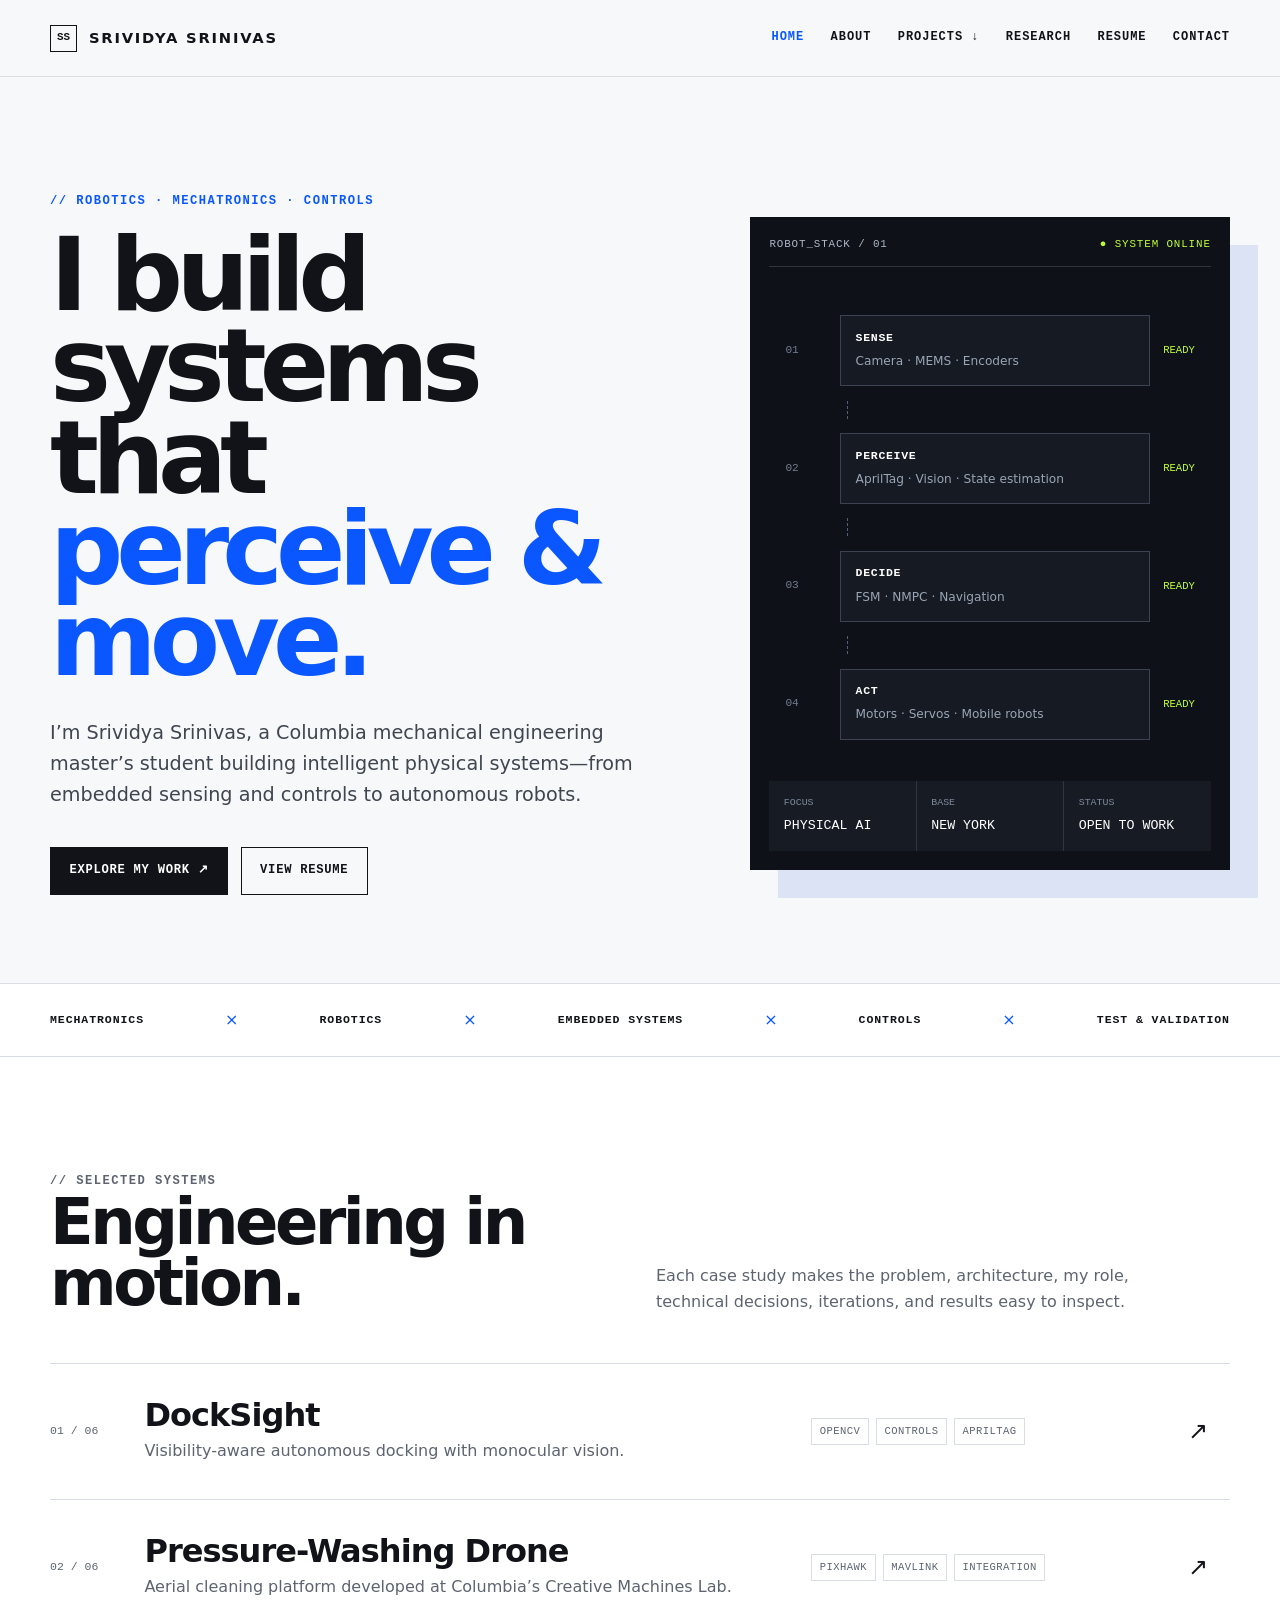
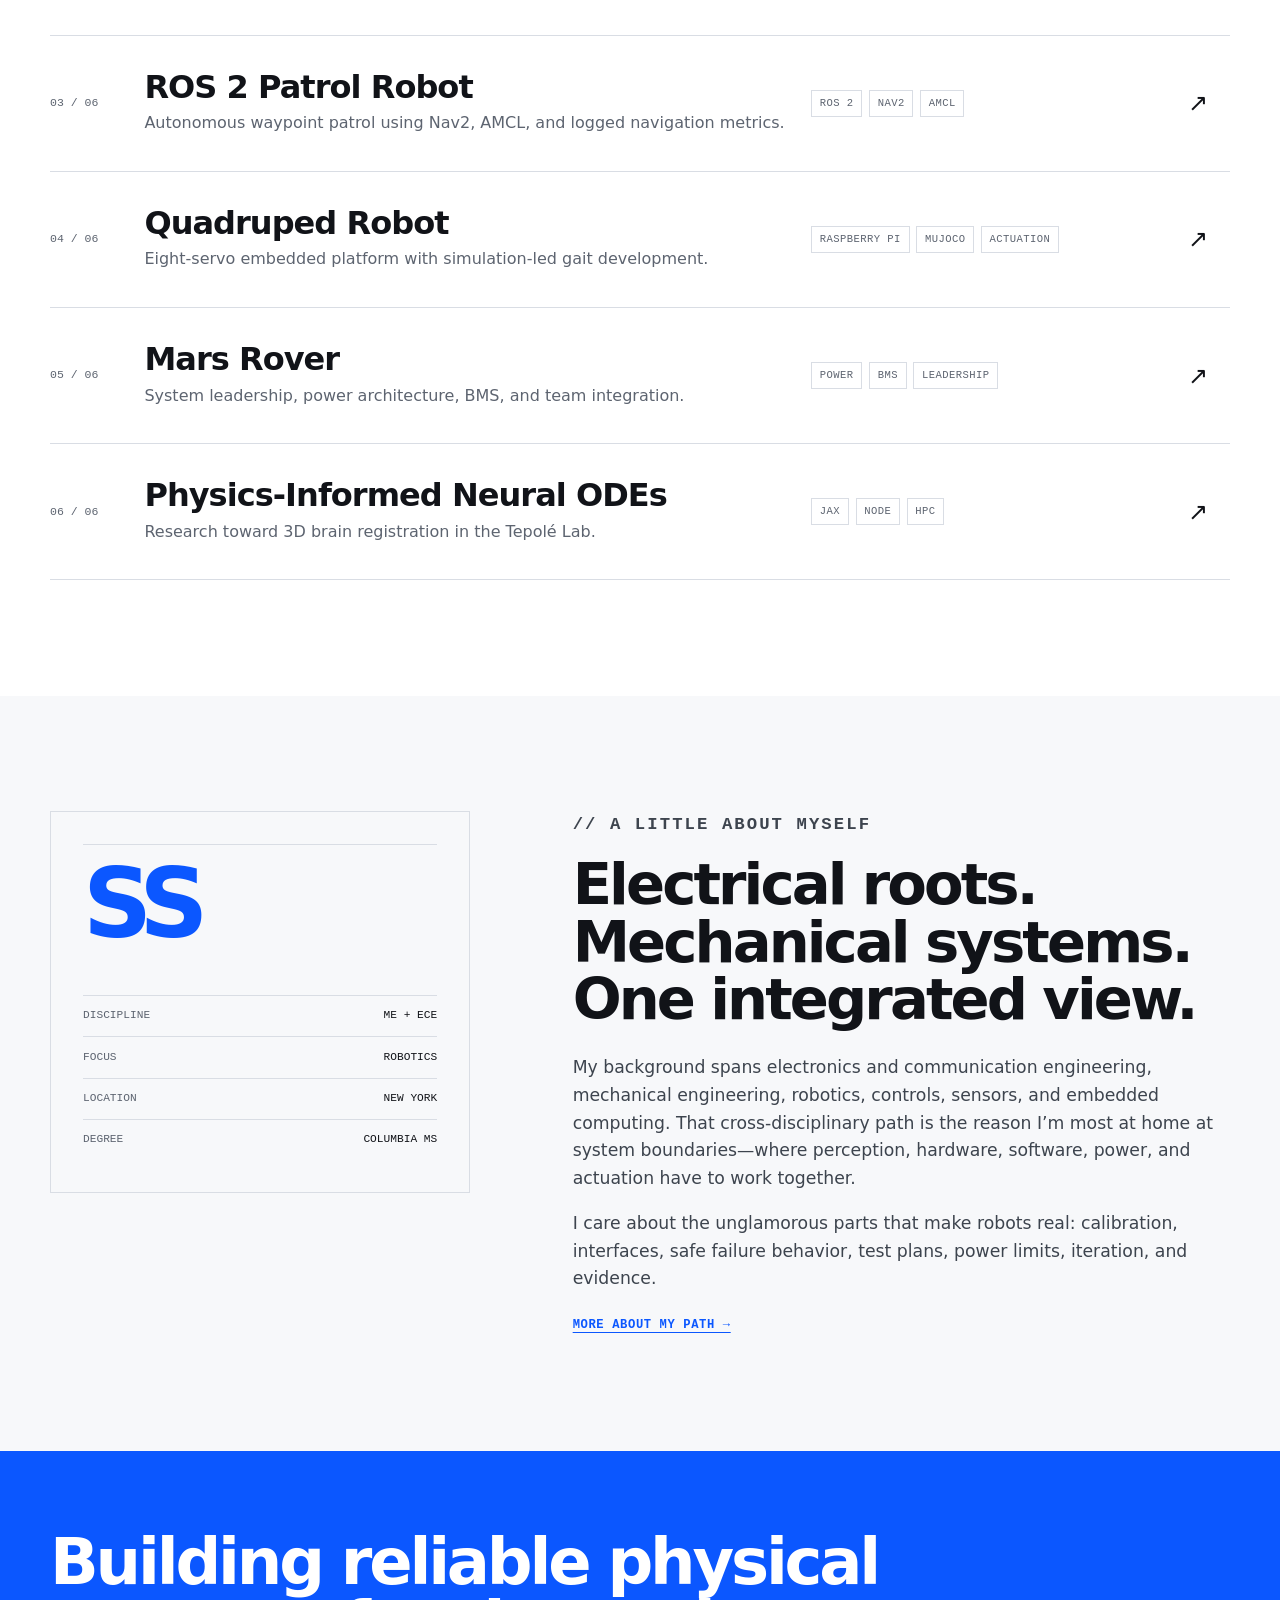
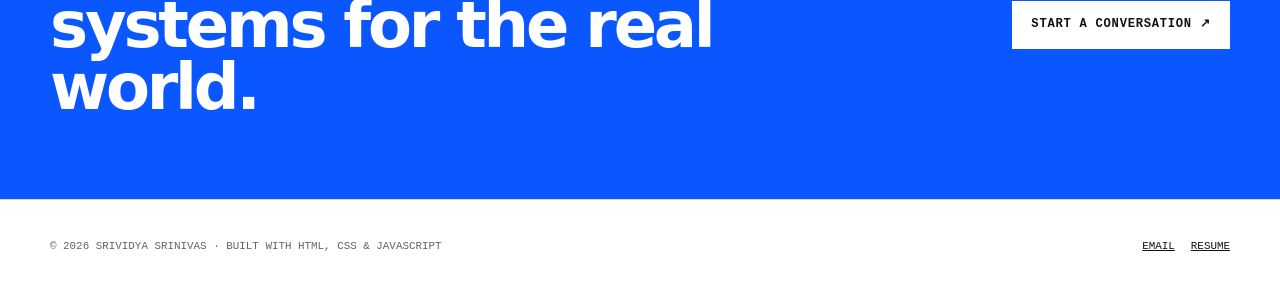
==== index.html @ baaaefcd "Initial robotics portfolio" ====
<!doctype html>
<html lang="en">
<head>
  <meta charset="utf-8">
  <meta name="viewport" content="width=device-width, initial-scale=1">
  <meta name="description" content="Srividya Srinivas builds robotic and mechatronic systems spanning sensing, controls, embedded hardware, autonomy, and system integration.">
  <title>Srividya Srinivas — Robotics & Mechatronics Engineer</title>
  <link rel="icon" type="image/svg+xml" href="data:image/svg+xml,%3Csvg xmlns='http://www.w3.org/2000/svg' viewBox='0 0 64 64'%3E%3Crect width='64' height='64' rx='6' fill='%230b57ff'/%3E%3Cpath d='M17 22h30v22H17zM25 16v6m14-6v6M23 31h4m10 0h4M25 38h14' stroke='white' stroke-width='4' fill='none' stroke-linecap='square'/%3E%3C/svg%3E">
  <link rel="stylesheet" href="assets/style.css">
</head>
<body>
  <a class="skip-link" href="#main">Skip to content</a>
  <header class="site-header">
    <div class="nav-shell">
      <a class="brand" href="index.html" aria-label="Srividya Srinivas home"><span class="brand-mark">SS</span> SRIVIDYA SRINIVAS</a>
      <button class="menu-toggle" type="button" aria-expanded="false" aria-controls="main-nav">MENU</button>
      <nav class="main-nav" id="main-nav" aria-label="Primary navigation">
        <a href="index.html" aria-current="page">Home</a>
        <a href="about.html">About</a>
        <div class="nav-group">
          <button class="nav-trigger" type="button" aria-expanded="false">Projects</button>
          <div class="dropdown">
            <a href="projects.html">All projects</a>
            <a href="projects/docksight.html">DockSight</a>
            <a href="projects/pressure-washing-drone.html">Pressure-washing drone</a>
            <a href="projects/ros2-patrol.html">ROS 2 patrol robot</a>
          </div>
        </div>
        <a href="research.html">Research</a>
        <a href="resume.html">Resume</a>
        <a href="contact.html">Contact</a>
      </nav>
    </div>
  </header>

  <main id="main">
    <section class="hero">
      <div class="shell hero-grid">
        <div>
          <p class="eyebrow">Robotics · Mechatronics · Controls</p>
          <h1>I build systems that <span>perceive & move.</span></h1>
          <p class="hero-copy">I’m Srividya Srinivas, a Columbia mechanical engineering master’s student building intelligent physical systems—from embedded sensing and controls to autonomous robots.</p>
          <div class="hero-actions">
            <a class="button" href="projects.html">Explore my work ↗</a>
            <a class="button secondary" href="resume.html">View resume</a>
          </div>
        </div>
        <div class="systems-console" aria-label="Robotics system pipeline">
          <div class="console-top"><span>ROBOT_STACK / 01</span><span class="live">SYSTEM ONLINE</span></div>
          <div class="pipeline">
            <div class="pipeline-step"><span class="step-index">01</span><div class="step-box"><strong>SENSE</strong><span>Camera · MEMS · Encoders</span></div><span class="step-status">READY</span></div>
            <div class="connector-line"></div>
            <div class="pipeline-step"><span class="step-index">02</span><div class="step-box"><strong>PERCEIVE</strong><span>AprilTag · Vision · State estimation</span></div><span class="step-status">READY</span></div>
            <div class="connector-line"></div>
            <div class="pipeline-step"><span class="step-index">03</span><div class="step-box"><strong>DECIDE</strong><span>FSM · NMPC · Navigation</span></div><span class="step-status">READY</span></div>
            <div class="connector-line"></div>
            <div class="pipeline-step"><span class="step-index">04</span><div class="step-box"><strong>ACT</strong><span>Motors · Servos · Mobile robots</span></div><span class="step-status">READY</span></div>
          </div>
          <div class="console-readout">
            <div class="readout"><span>Focus</span><strong>PHYSICAL AI</strong></div>
            <div class="readout"><span>Base</span><strong>NEW YORK</strong></div>
            <div class="readout"><span>Status</span><strong>OPEN TO WORK</strong></div>
          </div>
        </div>
      </div>
    </section>

    <div class="capability-strip" aria-label="Technical focus areas">
      <div class="shell capability-row">
        <span>Mechatronics</span><i>×</i><span>Robotics</span><i>×</i><span>Embedded Systems</span><i>×</i><span>Controls</span><i>×</i><span>Test & Validation</span>
      </div>
    </div>

    <section class="section white" id="work">
      <div class="shell">
        <div class="section-head">
          <div><p class="eyebrow">Selected systems</p><h2>Engineering in motion.</h2></div>
          <p>Each case study makes the problem, architecture, my role, technical decisions, iterations, and results easy to inspect.</p>
        </div>
        <div class="project-list">
          <a class="project-row" href="projects/docksight.html">
            <span class="project-no">01 / 06</span>
            <div><h3>DockSight</h3><p>Visibility-aware autonomous docking with monocular vision.</p></div>
            <div class="project-tags"><span class="tag">OpenCV</span><span class="tag">Controls</span><span class="tag">AprilTag</span></div>
            <span class="project-arrow">↗</span>
          </a>
          <a class="project-row" href="projects/pressure-washing-drone.html">
            <span class="project-no">02 / 06</span>
            <div><h3>Pressure-Washing Drone</h3><p>Aerial cleaning platform developed at Columbia’s Creative Machines Lab.</p></div>
            <div class="project-tags"><span class="tag">Pixhawk</span><span class="tag">MAVLink</span><span class="tag">Integration</span></div>
            <span class="project-arrow">↗</span>
          </a>
          <a class="project-row" href="projects/ros2-patrol.html">
            <span class="project-no">03 / 06</span>
            <div><h3>ROS 2 Patrol Robot</h3><p>Autonomous waypoint patrol using Nav2, AMCL, and logged navigation metrics.</p></div>
            <div class="project-tags"><span class="tag">ROS 2</span><span class="tag">Nav2</span><span class="tag">AMCL</span></div>
            <span class="project-arrow">↗</span>
          </a>
          <a class="project-row" href="projects.html#hardware">
            <span class="project-no">04 / 06</span>
            <div><h3>Quadruped Robot</h3><p>Eight-servo embedded platform with simulation-led gait development.</p></div>
            <div class="project-tags"><span class="tag">Raspberry Pi</span><span class="tag">MuJoCo</span><span class="tag">Actuation</span></div>
            <span class="project-arrow">↗</span>
          </a>
          <a class="project-row" href="projects.html#hardware">
            <span class="project-no">05 / 06</span>
            <div><h3>Mars Rover</h3><p>System leadership, power architecture, BMS, and team integration.</p></div>
            <div class="project-tags"><span class="tag">Power</span><span class="tag">BMS</span><span class="tag">Leadership</span></div>
            <span class="project-arrow">↗</span>
          </a>
          <a class="project-row" href="research.html">
            <span class="project-no">06 / 06</span>
            <div><h3>Physics-Informed Neural ODEs</h3><p>Research toward 3D brain registration in the Tepolé Lab.</p></div>
            <div class="project-tags"><span class="tag">JAX</span><span class="tag">NODE</span><span class="tag">HPC</span></div>
            <span class="project-arrow">↗</span>
          </a>
        </div>
      </div>
    </section>

    <section class="section">
      <div class="shell identity-grid">
        <aside class="identity-card">
          <div class="monogram">SS</div>
          <dl>
            <div><dt>DISCIPLINE</dt><dd>ME + ECE</dd></div>
            <div><dt>FOCUS</dt><dd>ROBOTICS</dd></div>
            <div><dt>LOCATION</dt><dd>NEW YORK</dd></div>
            <div><dt>DEGREE</dt><dd>COLUMBIA MS</dd></div>
          </dl>
        </aside>
        <div class="identity-copy">
          <p class="eyebrow">A little about myself</p>
          <h2>Electrical roots. Mechanical systems. One integrated view.</h2>
          <p>My background spans electronics and communication engineering, mechanical engineering, robotics, controls, sensors, and embedded computing. That cross-disciplinary path is the reason I’m most at home at system boundaries—where perception, hardware, software, power, and actuation have to work together.</p>
          <p>I care about the unglamorous parts that make robots real: calibration, interfaces, safe failure behavior, test plans, power limits, iteration, and evidence.</p>
          <a class="text-link" href="about.html">More about my path →</a>
        </div>
      </div>
    </section>

    <section class="signal-band">
      <div class="shell">
        <h2>Building reliable physical systems for the real world.</h2>
        <a class="button" href="contact.html">Start a conversation ↗</a>
      </div>
    </section>
  </main>

  <footer class="site-footer">
    <div class="shell footer-grid">
      <p>© <span data-year></span> SRIVIDYA SRINIVAS · BUILT WITH HTML, CSS & JAVASCRIPT</p>
      <div class="footer-links"><a href="mailto:ss7703@columbia.edu">Email</a><a href="resume.html">Resume</a></div>
    </div>
  </footer>
  <script src="assets/main.js"></script>
</body>
</html>
---- assets/style.css ----
:root {
  --ink: #111318;
  --muted: #5d6470;
  --paper: #f7f8fa;
  --white: #ffffff;
  --line: #d9dde4;
  --blue: #0b57ff;
  --blue-dark: #063ab5;
  --signal: #bfff36;
  --mono: "IBM Plex Mono", "SFMono-Regular", Consolas, monospace;
  --sans: Inter, ui-sans-serif, system-ui, -apple-system, BlinkMacSystemFont, "Segoe UI", sans-serif;
  --max: 1180px;
}

* { box-sizing: border-box; }
html { scroll-behavior: smooth; }
body {
  margin: 0;
  color: var(--ink);
  background: var(--paper);
  font-family: var(--sans);
  font-size: 16px;
  line-height: 1.6;
  -webkit-font-smoothing: antialiased;
}
a { color: inherit; }
button, input, textarea { font: inherit; }
img, video { display: block; max-width: 100%; }

.skip-link {
  position: fixed;
  z-index: 100;
  left: 1rem;
  top: -5rem;
  padding: .7rem 1rem;
  background: var(--ink);
  color: white;
}
.skip-link:focus { top: 1rem; }

.site-header {
  position: sticky;
  top: 0;
  z-index: 20;
  background: color-mix(in srgb, var(--paper) 92%, transparent);
  border-bottom: 1px solid var(--line);
  backdrop-filter: blur(16px);
}
.nav-shell {
  width: min(calc(100% - 40px), var(--max));
  min-height: 76px;
  margin: 0 auto;
  display: flex;
  align-items: center;
  justify-content: space-between;
  gap: 2rem;
}
.brand {
  display: inline-flex;
  align-items: center;
  gap: .75rem;
  font-size: .92rem;
  font-weight: 800;
  letter-spacing: .12em;
  text-decoration: none;
}
.brand-mark {
  width: 27px;
  height: 27px;
  display: grid;
  place-items: center;
  border: 1.5px solid var(--ink);
  font-family: var(--mono);
  font-size: .68rem;
  letter-spacing: 0;
}
.main-nav { display: flex; align-items: center; gap: 1.65rem; }
.main-nav a, .nav-trigger {
  padding: .4rem 0;
  border: 0;
  background: transparent;
  color: var(--ink);
  font-family: var(--mono);
  font-size: .75rem;
  font-weight: 600;
  letter-spacing: .08em;
  text-decoration: none;
  text-transform: uppercase;
  cursor: pointer;
}
.main-nav a:hover, .main-nav a[aria-current="page"], .nav-trigger:hover { color: var(--blue); }
.nav-group { position: relative; }
.nav-trigger::after { content: " ↓"; }
.dropdown {
  position: absolute;
  top: calc(100% + 14px);
  right: 0;
  width: 300px;
  padding: .7rem;
  background: var(--white);
  border: 1px solid var(--line);
  box-shadow: 0 20px 55px rgba(20, 30, 50, .12);
  display: grid;
  visibility: hidden;
  opacity: 0;
  transform: translateY(-6px);
  transition: .18s ease;
}
.nav-group:hover .dropdown,
.nav-group:focus-within .dropdown,
.nav-group.is-open .dropdown { visibility: visible; opacity: 1; transform: translateY(0); }
.dropdown a { padding: .65rem .75rem; }
.dropdown a:hover { background: var(--paper); }
.menu-toggle { display: none; border: 0; background: none; font-family: var(--mono); font-size: .78rem; }

.shell { width: min(calc(100% - 40px), var(--max)); margin: 0 auto; }
.eyebrow {
  margin: 0 0 1.1rem;
  color: var(--blue);
  font-family: var(--mono);
  font-size: .76rem;
  font-weight: 700;
  letter-spacing: .12em;
  text-transform: uppercase;
}
.eyebrow::before { content: "// "; }
.hero { padding: clamp(4.5rem, 9vw, 8.5rem) 0 5.5rem; }
.hero-grid { display: grid; grid-template-columns: 1.12fr .88fr; gap: clamp(3rem, 7vw, 7rem); align-items: center; }
.hero h1 {
  max-width: 780px;
  margin: 0;
  font-size: clamp(3.6rem, 8vw, 7.4rem);
  line-height: .89;
  letter-spacing: -.068em;
}
.hero h1 span { display: block; color: var(--blue); }
.hero-copy {
  max-width: 690px;
  margin: 2rem 0 0;
  color: #3f4650;
  font-size: clamp(1.05rem, 1.5vw, 1.28rem);
  line-height: 1.62;
}
.hero-actions { display: flex; flex-wrap: wrap; gap: .8rem; margin-top: 2.3rem; }
.button {
  display: inline-flex;
  align-items: center;
  justify-content: center;
  min-height: 48px;
  padding: .72rem 1.15rem;
  border: 1px solid var(--ink);
  background: var(--ink);
  color: white;
  font-family: var(--mono);
  font-size: .76rem;
  font-weight: 700;
  letter-spacing: .06em;
  text-decoration: none;
  text-transform: uppercase;
  transition: .18s ease;
}
.button:hover { background: var(--blue); border-color: var(--blue); transform: translateY(-2px); }
.button.secondary { background: transparent; color: var(--ink); }
.button.secondary:hover { background: var(--white); border-color: var(--ink); }

.systems-console {
  position: relative;
  min-height: 470px;
  padding: 1.2rem;
  overflow: hidden;
  background: #0e1117;
  color: white;
  box-shadow: 28px 28px 0 #dbe3f5;
}
.console-top { display: flex; justify-content: space-between; padding-bottom: .8rem; border-bottom: 1px solid #2e3440; color: #aeb7c7; font-family: var(--mono); font-size: .68rem; letter-spacing: .08em; }
.live { color: var(--signal); }
.live::before { content: "● "; }
.pipeline { padding: 3rem 1rem 1.4rem; display: grid; gap: .9rem; }
.pipeline-step { display: grid; grid-template-columns: 42px 1fr auto; align-items: center; gap: .8rem; }
.step-index { color: #727c8f; font-family: var(--mono); font-size: .7rem; }
.step-box { padding: .78rem .9rem; border: 1px solid #3b4352; background: #151a23; }
.step-box strong { display: block; font-family: var(--mono); font-size: .72rem; letter-spacing: .06em; }
.step-box span { color: #9aa5b5; font-size: .76rem; }
.step-status { color: var(--signal); font-family: var(--mono); font-size: .66rem; }
.connector-line { height: 18px; margin-left: 62px; border-left: 1px dashed #536078; }
.console-readout { display: grid; grid-template-columns: repeat(3, 1fr); gap: 1px; margin-top: 1.2rem; background: #303744; }
.readout { padding: .9rem; background: #171c24; }
.readout span { display: block; color: #7f8a9d; font-family: var(--mono); font-size: .62rem; text-transform: uppercase; }
.readout strong { display: block; margin-top: .25rem; font-family: var(--mono); font-size: .83rem; font-weight: 500; }

.capability-strip { border-top: 1px solid var(--line); border-bottom: 1px solid var(--line); background: var(--white); }
.capability-row { min-height: 72px; display: flex; align-items: center; justify-content: space-between; gap: 1rem; overflow: hidden; }
.capability-row span { white-space: nowrap; font-family: var(--mono); font-size: .72rem; font-weight: 700; letter-spacing: .08em; text-transform: uppercase; }
.capability-row i { color: var(--blue); font-style: normal; }

.section { padding: clamp(5rem, 9vw, 8rem) 0; }
.section.white { background: var(--white); }
.section-head { display: grid; grid-template-columns: 1fr 1fr; gap: 2rem; align-items: end; margin-bottom: 3rem; }
.section-head h2, .page-title {
  margin: 0;
  font-size: clamp(2.65rem, 5vw, 5.1rem);
  line-height: .96;
  letter-spacing: -.055em;
}
.section-head p { max-width: 530px; margin: 0; color: var(--muted); }

.project-list { border-top: 1px solid var(--line); }
.project-row {
  display: grid;
  grid-template-columns: 72px minmax(0, 1fr) minmax(270px, .55fr) 42px;
  gap: 1.4rem;
  align-items: center;
  padding: 2.2rem 0;
  border-bottom: 1px solid var(--line);
  text-decoration: none;
  transition: .18s ease;
}
.project-row:hover { padding-left: 1rem; color: var(--blue); }
.project-no { font-family: var(--mono); color: var(--muted); font-size: .72rem; }
.project-row h3 { margin: 0 0 .35rem; font-size: clamp(1.35rem, 2.5vw, 2.2rem); line-height: 1.05; letter-spacing: -.03em; }
.project-row p { margin: 0; color: var(--muted); }
.project-tags { display: flex; flex-wrap: wrap; gap: .42rem; }
.tag { padding: .25rem .48rem; border: 1px solid var(--line); color: var(--muted); font-family: var(--mono); font-size: .66rem; letter-spacing: .04em; text-transform: uppercase; }
.project-arrow { font-size: 1.5rem; }

.identity-grid { display: grid; grid-template-columns: .78fr 1.22fr; gap: clamp(3rem, 8vw, 8rem); align-items: start; }
.identity-card { position: sticky; top: 110px; padding: 2rem; border: 1px solid var(--line); background: var(--paper); }
.identity-card .monogram { font-size: 6rem; line-height: 1; font-weight: 850; letter-spacing: -.09em; color: var(--blue); }
.identity-card dl { margin: 2rem 0 0; }
.identity-card div { display: flex; justify-content: space-between; gap: 1rem; padding: .7rem 0; border-top: 1px solid var(--line); }
.identity-card dt, .identity-card dd { margin: 0; font-family: var(--mono); font-size: .7rem; }
.identity-card dt { color: var(--muted); }
.identity-copy h2 { margin: 0 0 1.6rem; font-size: clamp(2.4rem, 4.5vw, 4.6rem); line-height: 1; letter-spacing: -.05em; }
.identity-copy p { max-width: 690px; font-size: 1.08rem; color: #3d444e; }
.text-link { color: var(--blue); font-family: var(--mono); font-size: .76rem; font-weight: 700; letter-spacing: .05em; text-transform: uppercase; text-decoration-thickness: 1px; text-underline-offset: 4px; }

.signal-band { padding: 5rem 0; background: var(--blue); color: white; }
.signal-band .shell { display: grid; grid-template-columns: 1fr auto; gap: 2rem; align-items: center; }
.signal-band h2 { margin: 0; max-width: 840px; font-size: clamp(2.4rem, 5vw, 4.8rem); line-height: .98; letter-spacing: -.05em; }
.signal-band .button { background: white; color: var(--ink); border-color: white; }

.site-footer { padding: 2.4rem 0; border-top: 1px solid var(--line); background: var(--white); }
.footer-grid { display: flex; align-items: center; justify-content: space-between; gap: 1rem; }
.footer-grid p { margin: 0; color: var(--muted); font-family: var(--mono); font-size: .68rem; }
.footer-links { display: flex; gap: 1rem; }
.footer-links a { font-family: var(--mono); font-size: .68rem; text-transform: uppercase; }

.page-hero { padding: clamp(4.5rem, 9vw, 8rem) 0 4rem; border-bottom: 1px solid var(--line); }
.page-hero-grid { display: grid; grid-template-columns: 1.2fr .8fr; gap: 4rem; align-items: end; }
.page-hero p { max-width: 560px; margin: 0; color: var(--muted); font-size: 1.12rem; }
.breadcrumb { margin-bottom: 2rem; font-family: var(--mono); font-size: .72rem; color: var(--muted); text-transform: uppercase; }
.breadcrumb a { text-underline-offset: 3px; }

.project-hero { padding: clamp(3.5rem, 7vw, 6.5rem) 0 0; }
.project-hero h1 { max-width: 940px; margin: 0; font-size: clamp(3rem, 7vw, 6.8rem); line-height: .91; letter-spacing: -.065em; }
.project-hero h1 span { color: var(--blue); }
.project-lede { max-width: 770px; margin: 2rem 0 3rem; color: #424954; font-size: 1.2rem; }
.project-meta { display: grid; grid-template-columns: repeat(4, 1fr); border-top: 1px solid var(--line); border-bottom: 1px solid var(--line); }
.meta-cell { min-height: 118px; padding: 1.4rem 1.2rem 1.2rem 0; border-right: 1px solid var(--line); }
.meta-cell + .meta-cell { padding-left: 1.2rem; }
.meta-cell:last-child { border-right: 0; }
.meta-cell span { display: block; color: var(--muted); font-family: var(--mono); font-size: .65rem; letter-spacing: .08em; text-transform: uppercase; }
.meta-cell strong { display: block; margin-top: .55rem; font-size: .94rem; line-height: 1.35; }
.project-visual { margin-top: 3rem; padding: clamp(2rem, 5vw, 5rem); background: #0f1218; color: white; overflow: hidden; }
.architecture { display: grid; grid-template-columns: minmax(0, 1fr) auto minmax(0, 1fr) auto minmax(0, 1fr) auto minmax(0, 1fr); gap: 1.2rem; align-items: center; }
.architecture .node { min-height: 126px; padding: 1rem; border: 1px solid #3d4658; display: flex; flex-direction: column; justify-content: space-between; }
.architecture .node small { color: var(--signal); font-family: var(--mono); font-size: .62rem; }
.architecture .node strong { font-size: 1rem; }
.architecture .node p { margin: .4rem 0 0; color: #9ea9b9; font-size: .76rem; }
.architecture .arrow { color: var(--signal); font-size: 1.4rem; text-align: center; }

.case-layout { display: grid; grid-template-columns: 260px minmax(0, 1fr); gap: clamp(3rem, 8vw, 8rem); }
.case-nav { position: sticky; top: 112px; align-self: start; display: grid; gap: .65rem; }
.case-nav a { color: var(--muted); font-family: var(--mono); font-size: .7rem; text-transform: uppercase; text-decoration: none; }
.case-nav a:hover { color: var(--blue); }
.case-content section { scroll-margin-top: 110px; padding: 0 0 4rem; }
.case-content h2 { margin: 0 0 1.2rem; font-size: clamp(2rem, 3.5vw, 3.4rem); line-height: 1; letter-spacing: -.045em; }
.case-content h3 { margin: 2rem 0 .65rem; font-size: 1.18rem; }
.case-content p { max-width: 760px; color: #464d57; }
.fact-grid { display: grid; grid-template-columns: repeat(2, 1fr); gap: 1px; margin: 2rem 0; background: var(--line); border: 1px solid var(--line); }
.fact { padding: 1.4rem; background: var(--white); }
.fact span { display: block; color: var(--muted); font-family: var(--mono); font-size: .66rem; text-transform: uppercase; }
.fact strong { display: block; margin-top: .35rem; font-size: 1.05rem; }
.callout { margin: 2rem 0; padding: 1.4rem 1.5rem; border-left: 4px solid var(--blue); background: #eef3ff; }
.callout strong { display: block; margin-bottom: .25rem; font-family: var(--mono); font-size: .72rem; text-transform: uppercase; }
.timeline { margin: 2rem 0; border-top: 1px solid var(--line); }
.timeline-item { display: grid; grid-template-columns: 120px 1fr; gap: 1.2rem; padding: 1.3rem 0; border-bottom: 1px solid var(--line); }
.timeline-item > span { color: var(--blue); font-family: var(--mono); font-size: .72rem; text-transform: uppercase; }
.timeline-item p { margin: 0; }

.cards { display: grid; grid-template-columns: repeat(3, 1fr); gap: 1rem; }
.card { min-height: 260px; padding: 1.5rem; border: 1px solid var(--line); background: var(--white); display: flex; flex-direction: column; justify-content: space-between; text-decoration: none; transition: .18s ease; }
.card:hover { border-color: var(--blue); transform: translateY(-4px); }
.card small { color: var(--blue); font-family: var(--mono); font-size: .67rem; text-transform: uppercase; }
.card h3 { margin: 1.2rem 0 .6rem; font-size: 1.45rem; line-height: 1.1; }
.card p { margin: 0; color: var(--muted); }
.card .card-arrow { margin-top: 2rem; font-size: 1.4rem; }

.resume-section { display: grid; grid-template-columns: 220px 1fr; gap: 3rem; padding: 2.7rem 0; border-top: 1px solid var(--line); }
.resume-section h2 { margin: 0; font-family: var(--mono); font-size: .78rem; color: var(--blue); text-transform: uppercase; letter-spacing: .08em; }
.resume-item + .resume-item { margin-top: 2rem; }
.resume-item h3 { margin: 0; font-size: 1.25rem; }
.resume-item p { margin: .35rem 0 0; color: var(--muted); }
.skill-cloud { display: flex; flex-wrap: wrap; gap: .55rem; }
.skill-cloud span { padding: .42rem .65rem; border: 1px solid var(--line); background: var(--white); font-family: var(--mono); font-size: .7rem; }

.contact-grid { display: grid; grid-template-columns: 1fr 1fr; gap: 1px; background: var(--line); border: 1px solid var(--line); }
.contact-block { min-height: 230px; padding: 2rem; background: var(--white); }
.contact-block span { color: var(--blue); font-family: var(--mono); font-size: .68rem; text-transform: uppercase; }
.contact-block h2 { margin: 1.2rem 0 .6rem; font-size: 1.7rem; }
.contact-block a { text-underline-offset: 4px; }

@media (max-width: 900px) {
  .menu-toggle { display: block; }
  .main-nav {
    position: fixed;
    inset: 76px 0 auto;
    padding: 1.2rem 20px 1.8rem;
    background: var(--paper);
    border-bottom: 1px solid var(--line);
    display: none;
    align-items: stretch;
    flex-direction: column;
    gap: .5rem;
  }
  .main-nav.is-open { display: flex; }
  .main-nav a, .nav-trigger { width: 100%; padding: .7rem 0; text-align: left; }
  .dropdown { position: static; width: 100%; margin-top: .3rem; box-shadow: none; display: none; opacity: 1; visibility: visible; transform: none; }
  .nav-group.is-open .dropdown { display: grid; }
  .nav-group:hover .dropdown:not(:focus-within) { display: none; }
  .hero-grid, .section-head, .identity-grid, .page-hero-grid, .signal-band .shell, .contact-grid { grid-template-columns: 1fr; }
  .systems-console { min-height: 420px; box-shadow: 14px 14px 0 #dbe3f5; }
  .project-row { grid-template-columns: 46px 1fr 30px; }
  .project-tags { grid-column: 2; }
  .identity-card { position: static; }
  .project-meta { grid-template-columns: repeat(2, 1fr); }
  .meta-cell:nth-child(2) { border-right: 0; }
  .meta-cell:nth-child(-n+2) { border-bottom: 1px solid var(--line); }
  .architecture { grid-template-columns: 1fr; }
  .architecture .arrow { transform: rotate(90deg); }
  .case-layout { grid-template-columns: 1fr; }
  .case-nav { position: static; grid-template-columns: repeat(2, 1fr); padding-bottom: 1.4rem; border-bottom: 1px solid var(--line); }
  .cards { grid-template-columns: repeat(2, 1fr); }
}

@media (max-width: 620px) {
  .nav-shell, .shell { width: min(calc(100% - 28px), var(--max)); }
  .brand { font-size: .8rem; }
  .hero { padding-top: 3.6rem; }
  .hero h1 { font-size: clamp(3.2rem, 16vw, 5rem); }
  .capability-row { justify-content: flex-start; gap: 1.4rem; }
  .capability-row span:nth-of-type(n+4), .capability-row i:nth-of-type(n+4) { display: none; }
  .project-row { grid-template-columns: 38px 1fr 26px; gap: .7rem; }
  .project-row:hover { padding-left: 0; }
  .project-tags { display: none; }
  .project-meta, .fact-grid, .cards { grid-template-columns: 1fr; }
  .meta-cell, .meta-cell + .meta-cell { min-height: auto; padding: 1rem 0; border-right: 0; border-bottom: 1px solid var(--line); }
  .console-readout { grid-template-columns: 1fr; }
  .readout { display: flex; justify-content: space-between; gap: 1rem; }
  .timeline-item, .resume-section { grid-template-columns: 1fr; gap: .5rem; }
  .footer-grid { align-items: flex-start; flex-direction: column; }
}

@media (prefers-reduced-motion: reduce) {
  *, *::before, *::after { scroll-behavior: auto !important; transition: none !important; }
}

@media print {
  .site-header, .site-footer, .button { display: none !important; }
  body { background: white; }
  .page-hero { padding: 1rem 0 2rem; }
  .section { padding: 2rem 0; }
}
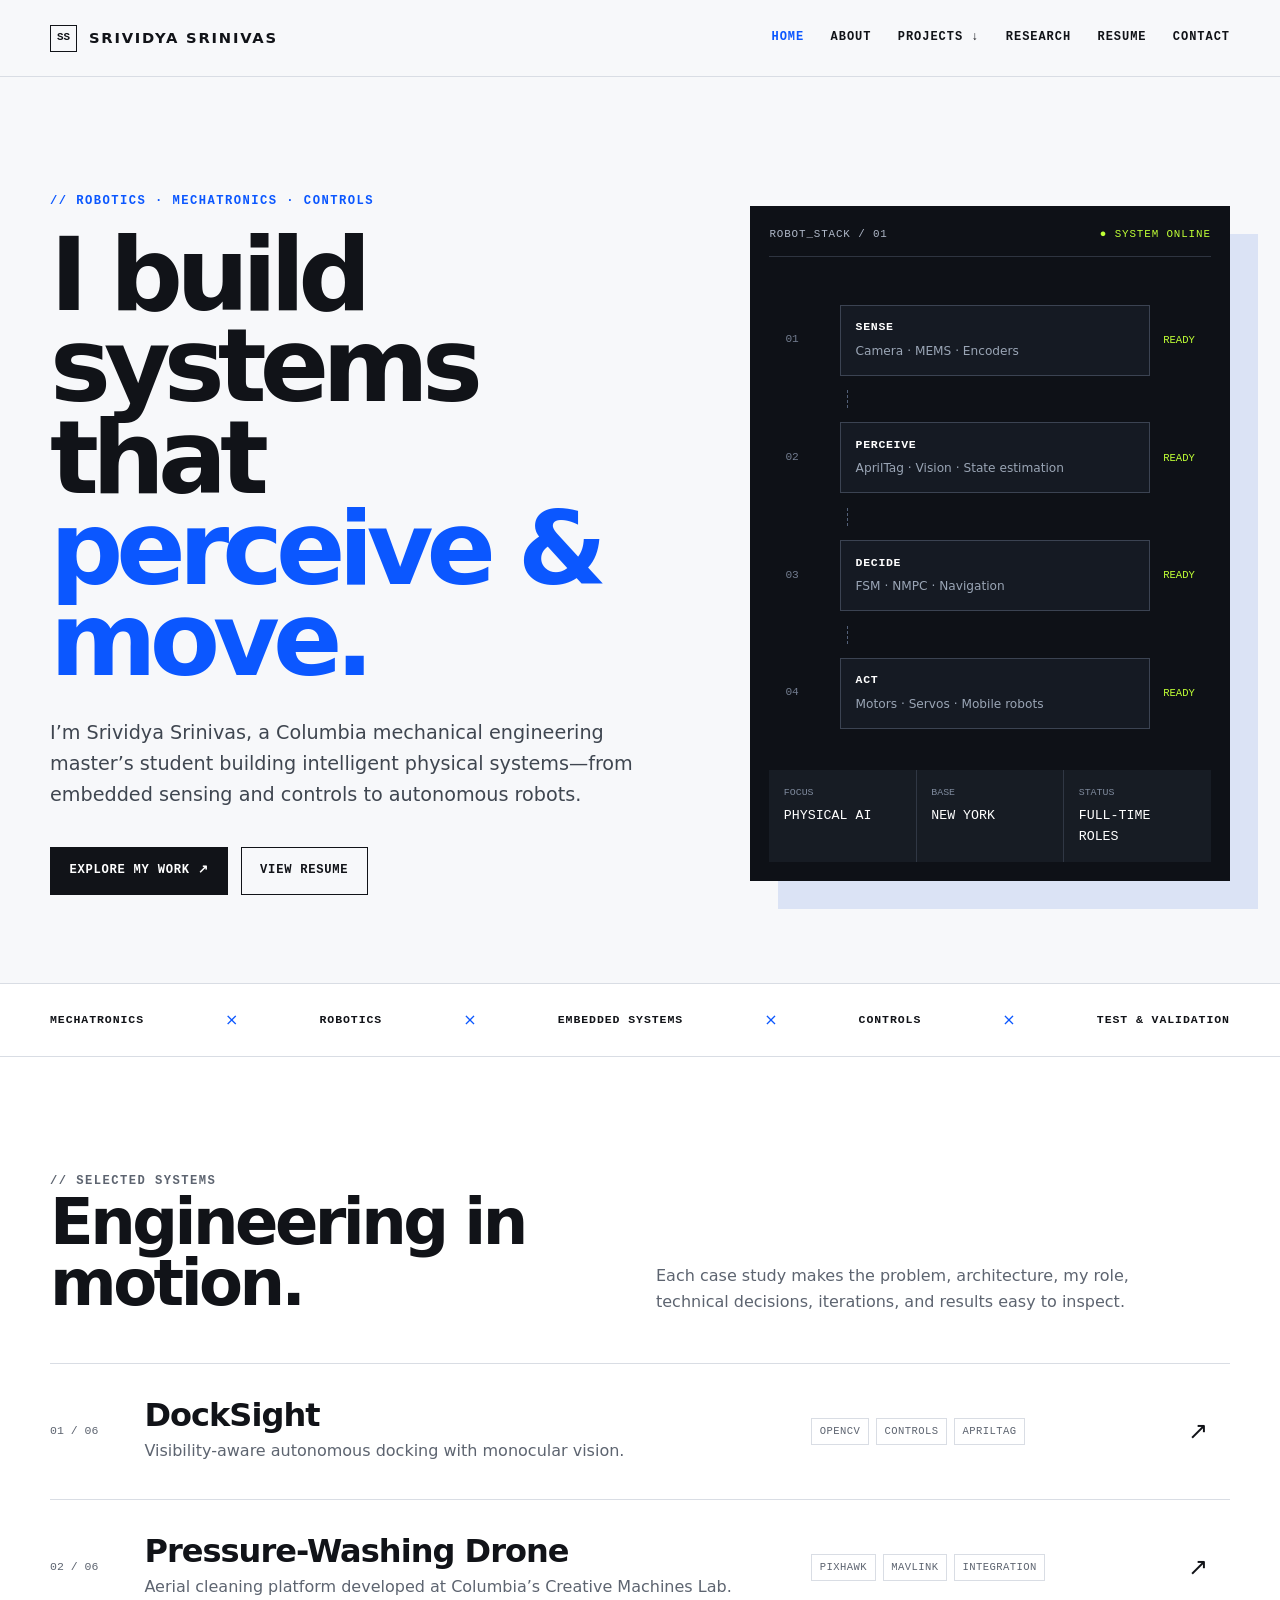
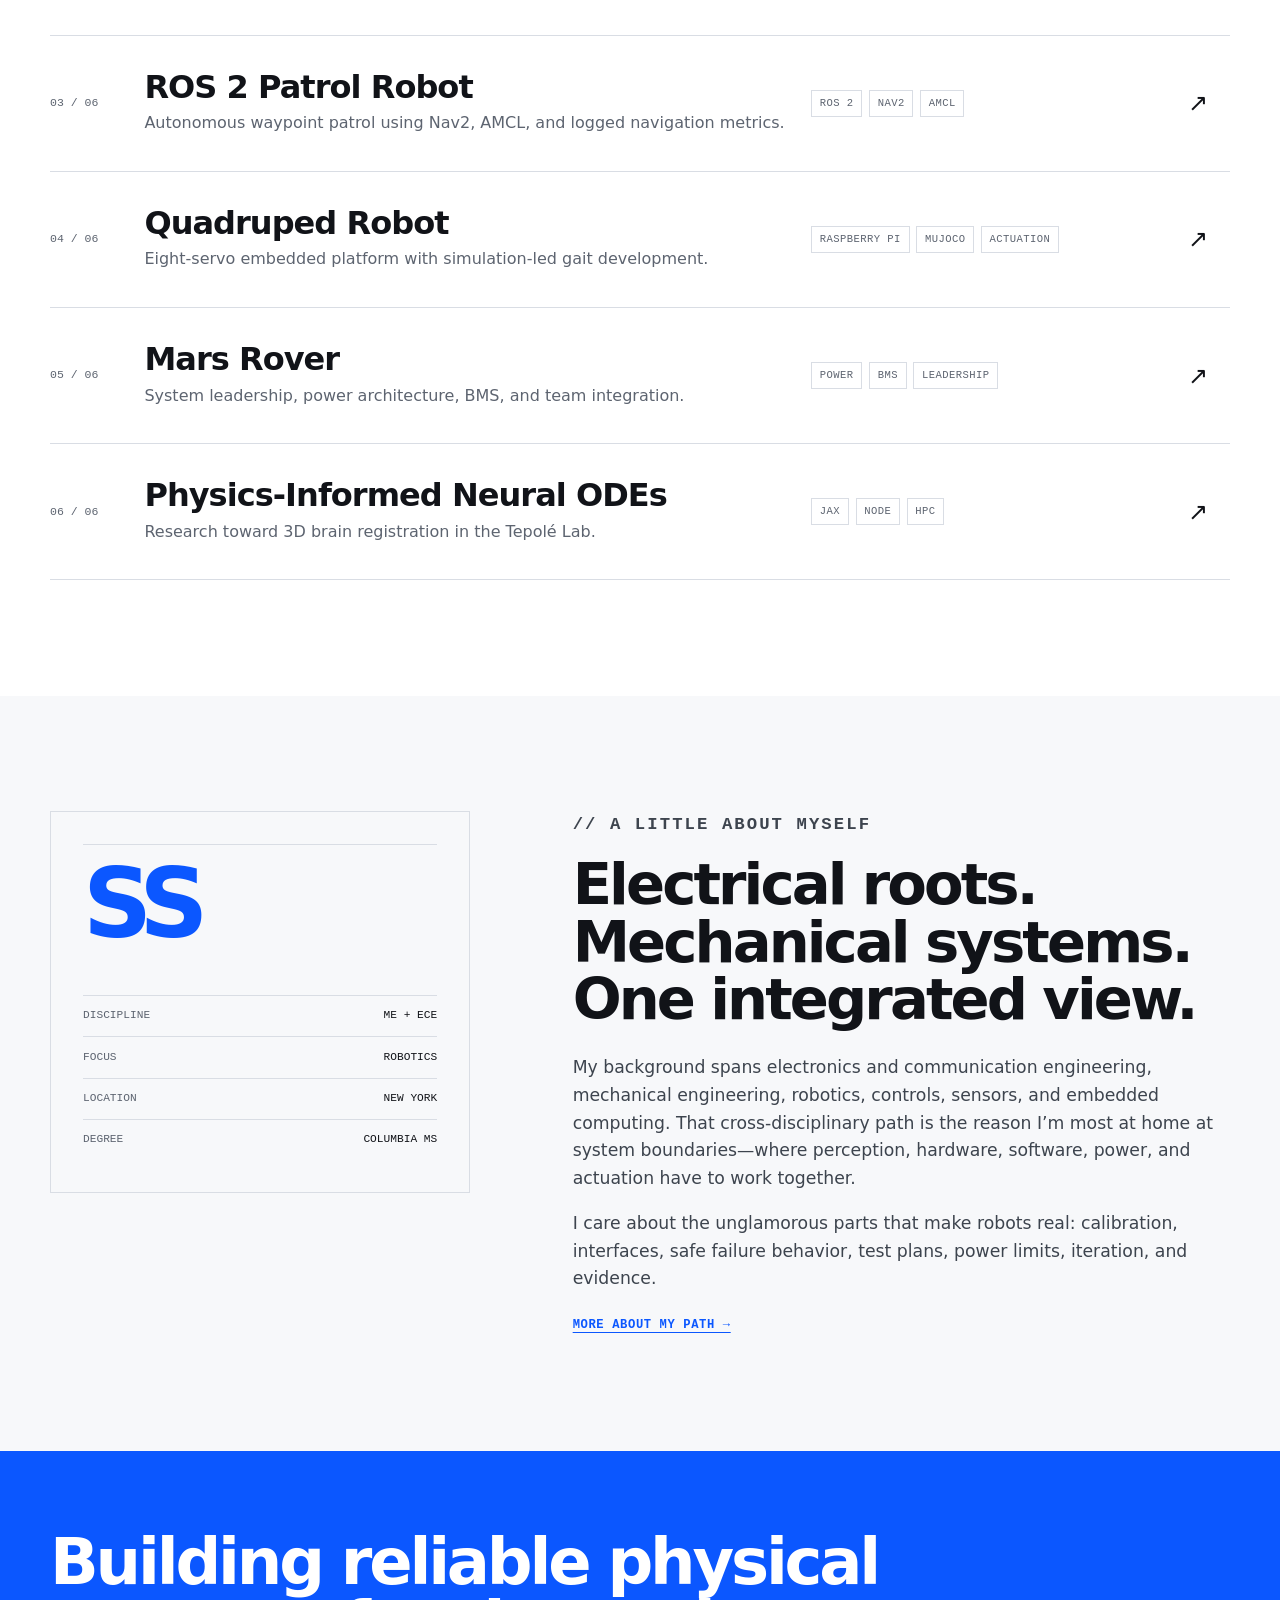
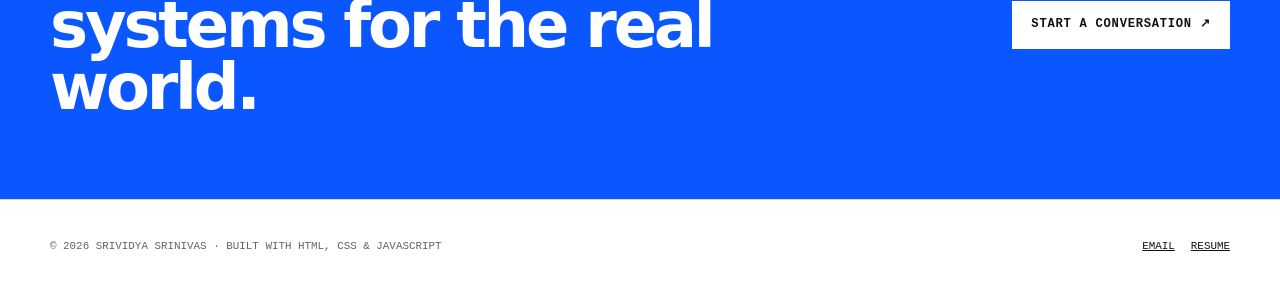
==== commit c253d70d: "Update index.html Refine homepage availability" ====
--- a/index.html
+++ b/index.html
@@ -59,7 +59,7 @@
           <div class="console-readout">
             <div class="readout"><span>Focus</span><strong>PHYSICAL AI</strong></div>
             <div class="readout"><span>Base</span><strong>NEW YORK</strong></div>
-            <div class="readout"><span>Status</span><strong>OPEN TO WORK</strong></div>
+            <div class="readout"><span>Status</span><strong>FULL-TIME ROLES</strong></div>
           </div>
         </div>
       </div>
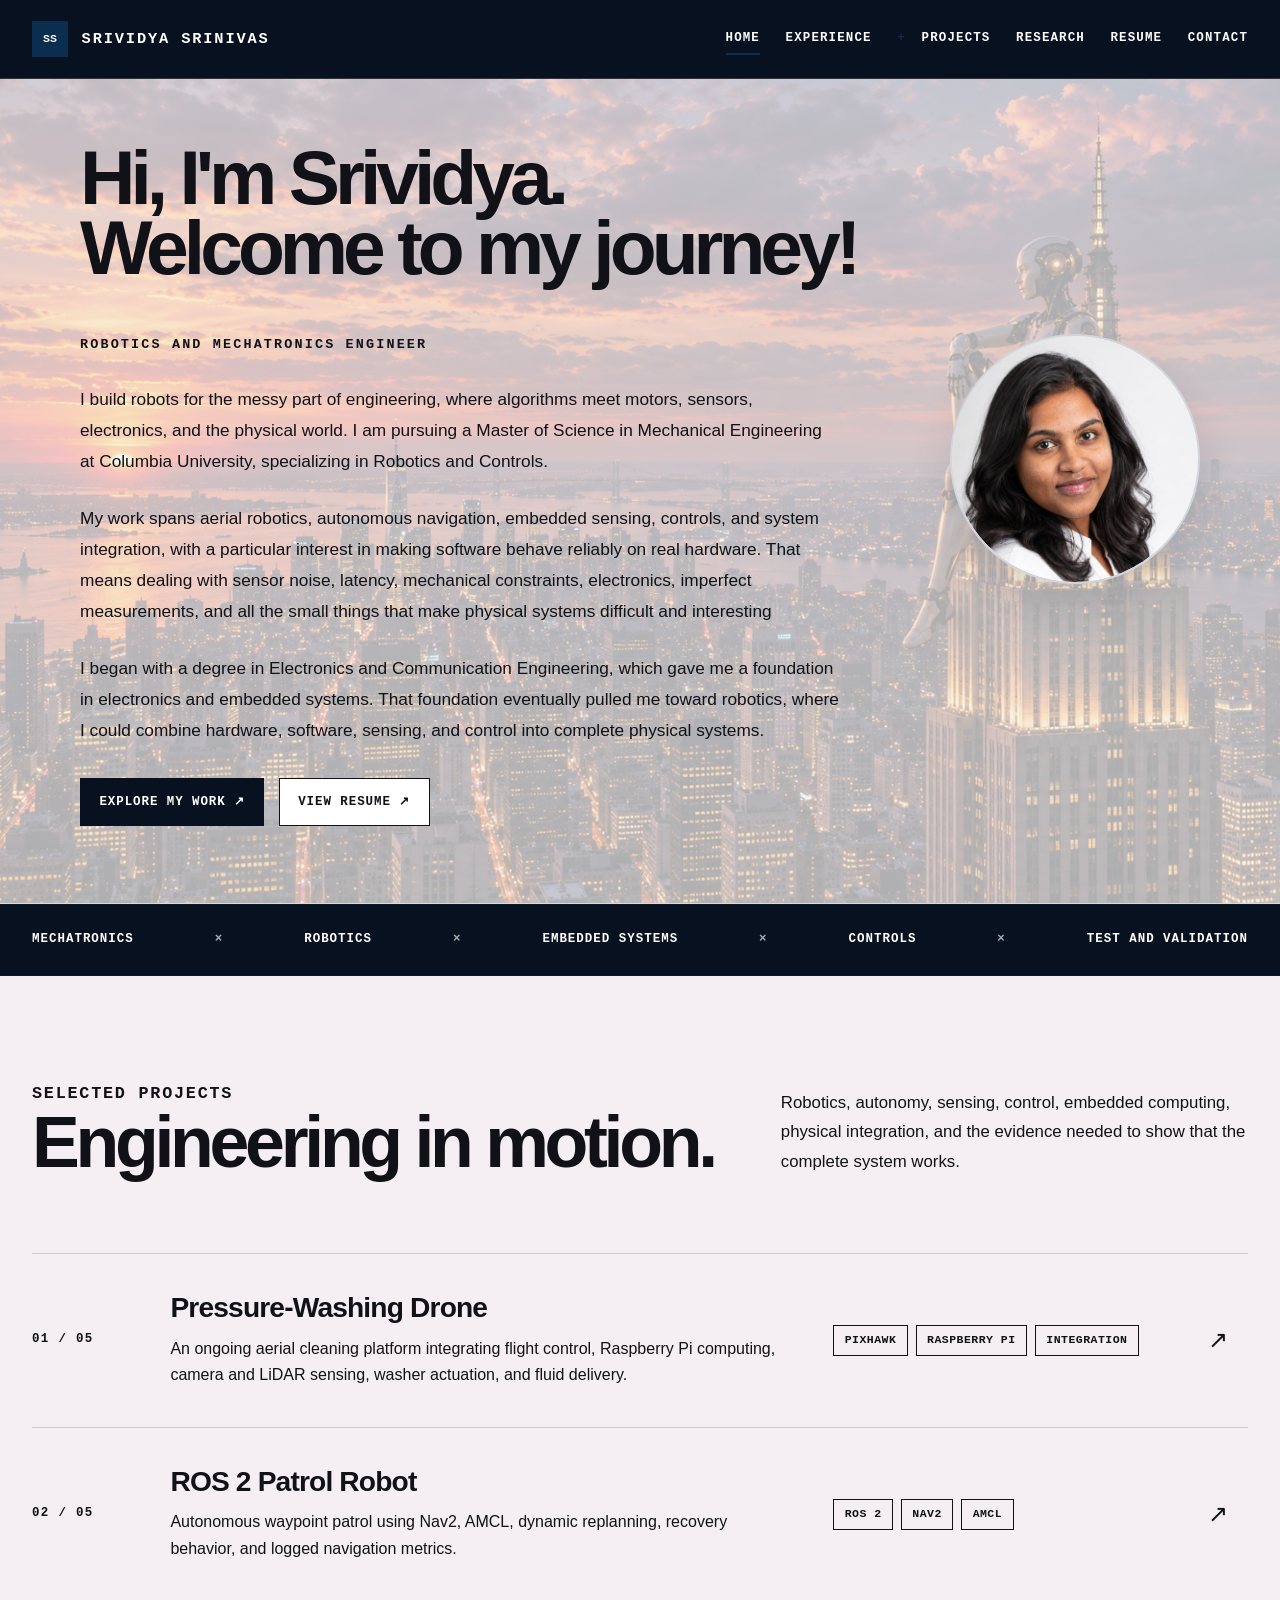
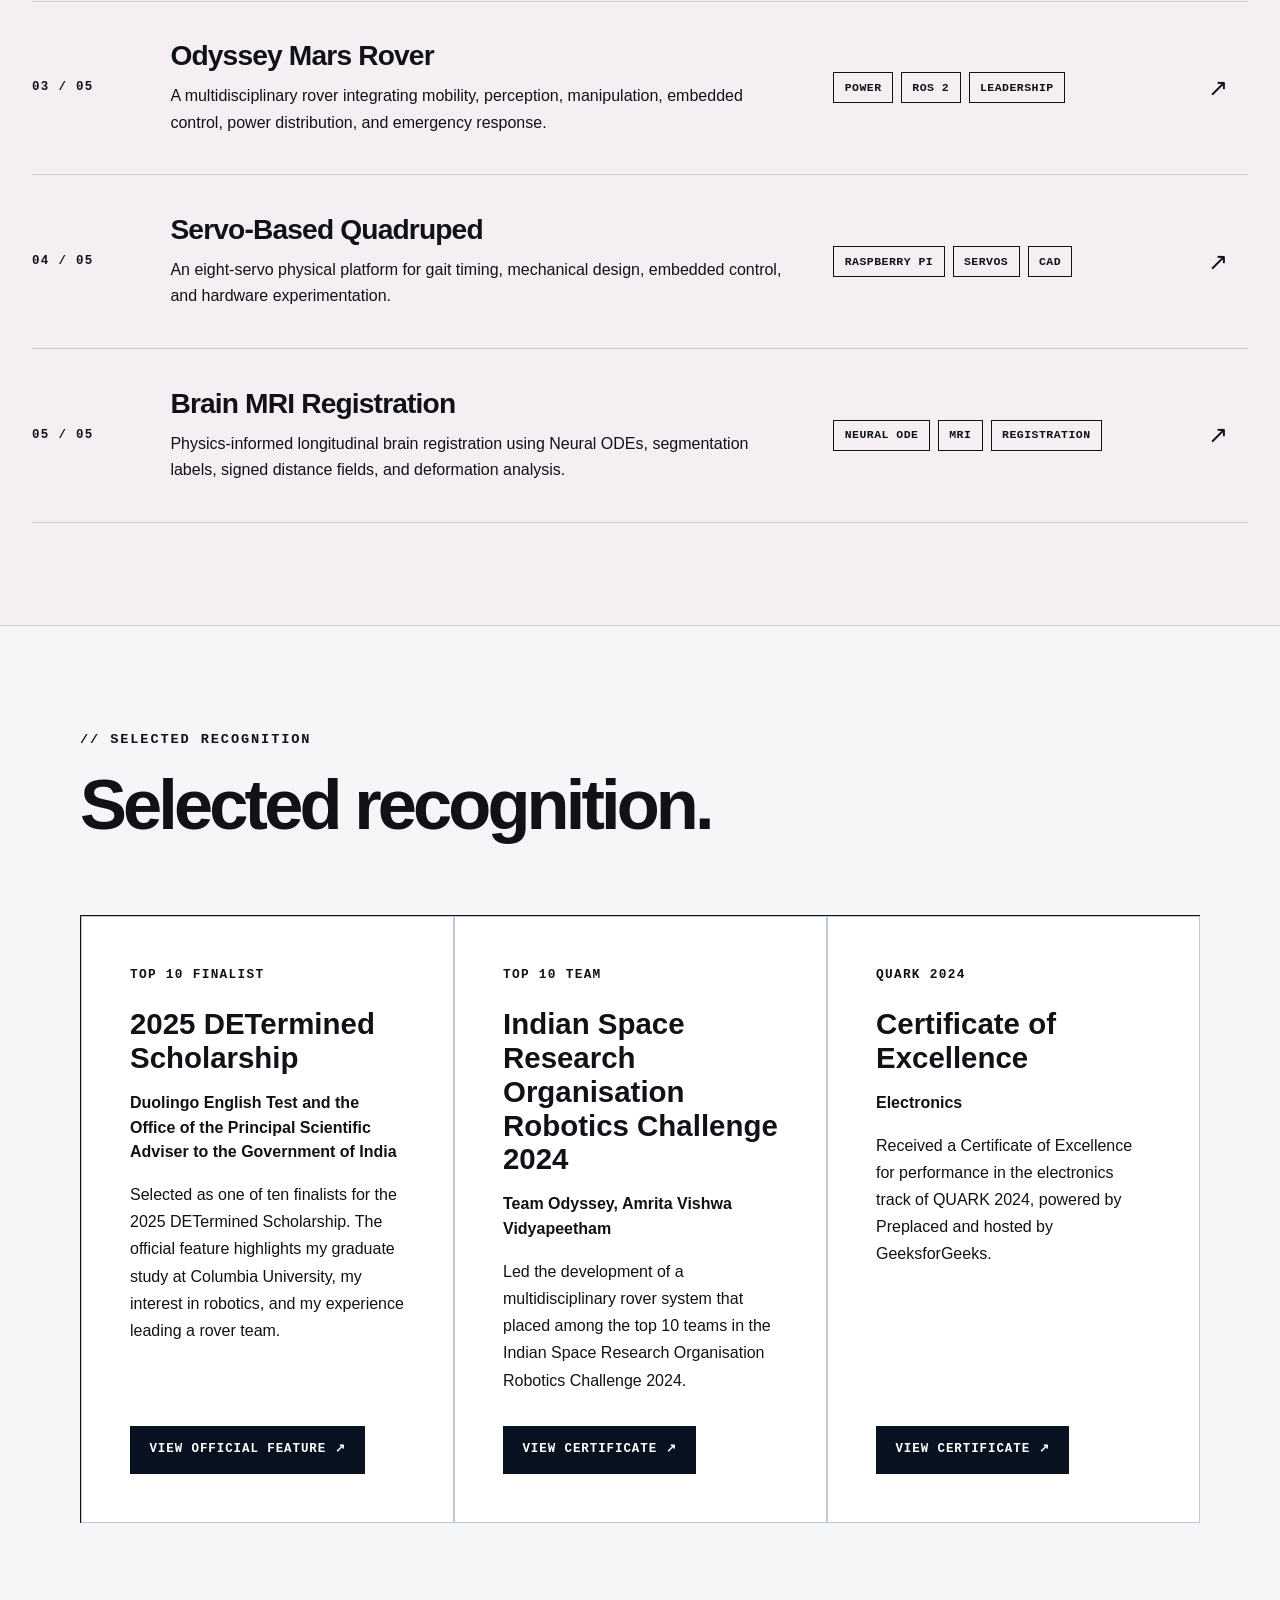
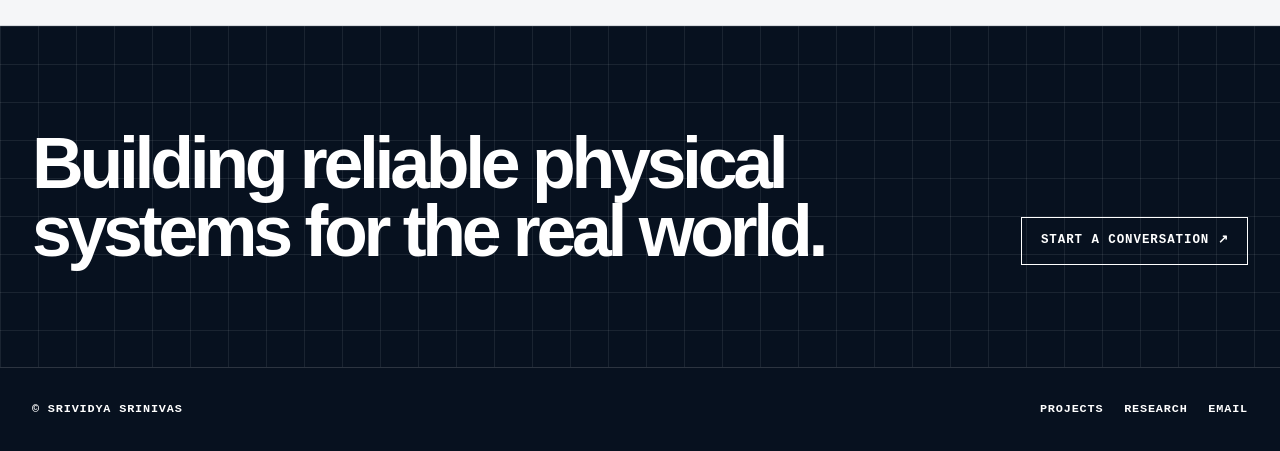
==== commit 437f21a5: "Publish completed portfolio" ====
--- a/index.html
+++ b/index.html
@@ -1,158 +1,1474 @@
 <!doctype html>
 <html lang="en">
+
 <head>
   <meta charset="utf-8">
-  <meta name="viewport" content="width=device-width, initial-scale=1">
-  <meta name="description" content="Srividya Srinivas builds robotic and mechatronic systems spanning sensing, controls, embedded hardware, autonomy, and system integration.">
-  <title>Srividya Srinivas — Robotics & Mechatronics Engineer</title>
-  <link rel="icon" type="image/svg+xml" href="data:image/svg+xml,%3Csvg xmlns='http://www.w3.org/2000/svg' viewBox='0 0 64 64'%3E%3Crect width='64' height='64' rx='6' fill='%230b57ff'/%3E%3Cpath d='M17 22h30v22H17zM25 16v6m14-6v6M23 31h4m10 0h4M25 38h14' stroke='white' stroke-width='4' fill='none' stroke-linecap='square'/%3E%3C/svg%3E">
+
+  <meta
+    name="viewport"
+    content="width=device-width, initial-scale=1"
+  >
+
+  <meta
+    name="description"
+    content="Srividya Srinivas builds robotic and mechatronic systems spanning autonomy, sensing, controls, embedded hardware, and system integration."
+  >
+
+  <title>
+    Srividya Srinivas | Robotics and Mechatronics Engineer
+  </title>
+
   <link rel="stylesheet" href="assets/style.css">
+
+
+  <style>
+
+    /* =========================================================
+       HOME WIDTH
+       ========================================================= */
+
+    .home-shell {
+      width: min(1120px, calc(100% - 40px));
+      margin: 0 auto;
+    }
+
+
+    /* =========================================================
+       HOME INTRO
+       ========================================================= */
+
+    .home-intro {
+      position: relative;
+      isolation: isolate;
+      overflow: hidden;
+
+      padding:
+        clamp(3rem, 5vw, 5rem)
+        0
+        clamp(4rem, 6vw, 6rem);
+
+      border-bottom: 1px solid #d6d9de;
+
+      background: #f5f6f8;
+    }
+
+
+    /* =========================================================
+       NYC SKYLINE BACKGROUND
+       ========================================================= */
+
+    /* NYC SKYLINE BACKGROUND */
+
+.home-intro::before {
+  content: "";
+
+  position: absolute;
+  inset: 0;
+
+  z-index: -2;
+
+  background-image: url("assets/backgrounds/nyc_skyline.png");
+  background-repeat: no-repeat;
+  background-position: center bottom;
+  background-size: cover;
+
+  opacity: 0.45;
+}
+
+
+/* Light wash so text remains readable */
+
+.home-intro::after {
+  content: "";
+
+  position: absolute;
+  inset: 0;
+
+  z-index: -1;
+
+  background: rgba(245, 246, 248, 0.35);
+}
+
+
+    /* =========================================================
+       HOME GRID
+       ========================================================= */
+
+    .home-intro-grid {
+      display: grid;
+
+      grid-template-columns:
+        minmax(0, 1fr)
+        250px;
+
+      column-gap:
+        clamp(3rem, 6vw, 6rem);
+
+      row-gap:
+        clamp(2.2rem, 4vw, 3.2rem);
+
+      align-items: start;
+    }
+
+
+    /* =========================================================
+       FULL-WIDTH TITLE
+       ========================================================= */
+
+    .home-hero-title {
+      grid-column: 1 / -1;
+
+      width: 100%;
+
+      margin: 0;
+    }
+
+
+    .home-title {
+      width: 100%;
+      max-width: none;
+
+      margin: 0;
+
+      color: #101217;
+
+      font-size:
+        clamp(4rem, 6vw, 6.3rem);
+
+      line-height: 0.91;
+
+      letter-spacing: -0.065em;
+
+      font-weight: 800;
+    }
+
+
+    /* =========================================================
+       INTRO TEXT
+       ========================================================= */
+
+    .home-copy {
+      min-width: 0;
+    }
+
+
+    .home-eyebrow {
+      margin: 0 0 1.8rem;
+
+      color: #101217;
+
+      font-family: monospace;
+
+      font-size: 0.84rem;
+
+      font-weight: 700;
+
+      letter-spacing: 0.16em;
+
+      text-transform: uppercase;
+    }
+
+
+    .home-body {
+      max-width: 760px;
+
+      margin: 0 0 1.6rem;
+
+      color: #273242;
+
+      font-size:
+        clamp(1.03rem, 1.35vw, 1.16rem);
+
+      line-height: 1.8;
+    }
+
+
+    .home-actions {
+      display: flex;
+
+      flex-wrap: wrap;
+
+      gap: 0.9rem;
+
+      margin-top: 2rem;
+    }
+
+
+    /* =========================================================
+       PROFILE PHOTO
+       ========================================================= */
+
+    .home-photo {
+      width: 250px;
+      height: 250px;
+
+      margin: 0;
+
+      justify-self: end;
+
+      overflow: hidden;
+
+      border:
+        2px solid #d1d6dc;
+
+      border-radius: 50%;
+
+      background: #e8eaee;
+
+      box-shadow:
+        0 18px 45px
+        rgba(7, 17, 31, 0.12);
+    }
+
+
+    .home-photo img {
+      display: block;
+
+      width: 100%;
+      height: 100%;
+
+      object-fit: cover;
+
+      object-position:
+        center 18%;
+
+      border-radius: 50%;
+    }
+
+
+    /* =========================================================
+       RECOGNITION
+       ========================================================= */
+
+    .recognition-section {
+      padding:
+        clamp(5rem, 8vw, 8rem)
+        0;
+
+      border-bottom:
+        1px solid #d6d9de;
+
+      background:
+        #f5f6f8;
+    }
+
+
+    .recognition-heading {
+      margin-bottom:
+        clamp(3rem, 6vw, 5rem);
+    }
+
+
+    .recognition-eyebrow {
+      margin:
+        0 0 1.25rem;
+
+      color:
+        #40516a;
+
+      font-family:
+        monospace;
+
+      font-size:
+        0.85rem;
+
+      font-weight:
+        700;
+
+      letter-spacing:
+        0.14em;
+
+      text-transform:
+        uppercase;
+    }
+
+
+    .recognition-heading h2 {
+      max-width:
+        900px;
+
+      margin:
+        0;
+
+      color:
+        #101217;
+
+      font-size:
+        clamp(3rem, 5.5vw, 5.5rem);
+
+      line-height:
+        0.96;
+
+      letter-spacing:
+        -0.055em;
+    }
+
+
+    .awards-grid {
+      display:
+        grid;
+
+      grid-template-columns:
+        repeat(3, minmax(0, 1fr));
+
+      border-top:
+        1px solid #cfd4dc;
+
+      border-left:
+        1px solid #cfd4dc;
+    }
+
+
+    .award-card {
+      display:
+        flex;
+
+      min-height:
+        410px;
+
+      padding:
+        clamp(2rem, 4vw, 3rem);
+
+      border-right:
+        1px solid #cfd4dc;
+
+      border-bottom:
+        1px solid #cfd4dc;
+
+      flex-direction:
+        column;
+
+      background:
+        #ffffff;
+    }
+
+
+    .award-rank {
+      margin:
+        0;
+
+      color:
+        #40516a;
+
+      font-family:
+        monospace;
+
+      font-size:
+        0.8rem;
+
+      font-weight:
+        700;
+
+      letter-spacing:
+        0.1em;
+
+      text-transform:
+        uppercase;
+    }
+
+
+    .award-card h3 {
+      margin:
+        1.35rem 0 0;
+
+      color:
+        #101217;
+
+      font-size:
+        clamp(1.5rem, 2.3vw, 2.1rem);
+
+      line-height:
+        1.15;
+    }
+
+
+    .award-organization {
+      margin:
+        1rem 0 0;
+
+      color:
+        #303947;
+
+      font-weight:
+        700;
+
+      line-height:
+        1.55;
+    }
+
+
+    .award-description {
+      margin:
+        1rem 0 2rem;
+
+      color:
+        #566174;
+
+      line-height:
+        1.7;
+    }
+
+
+    .award-card .button {
+      align-self:
+        flex-start;
+
+      margin-top:
+        auto;
+    }
+
+
+    /* =========================================================
+       RESPONSIVE
+       ========================================================= */
+
+    @media (max-width: 900px) {
+
+      .home-intro-grid {
+        grid-template-columns: 1fr;
+      }
+
+
+      .home-hero-title {
+        grid-column: 1;
+      }
+
+
+      .home-photo {
+        width: 230px;
+        height: 230px;
+
+        justify-self: start;
+      }
+
+
+      .awards-grid {
+        grid-template-columns: 1fr;
+      }
+
+
+      .award-card {
+        min-height: auto;
+      }
+
+    }
+
+
+    @media (max-width: 700px) {
+
+      .home-shell {
+        width:
+          min(100% - 28px, 1120px);
+      }
+
+
+      .home-title {
+        font-size:
+          clamp(3.5rem, 15vw, 5rem);
+      }
+
+
+      .home-photo {
+        width: 205px;
+        height: 205px;
+      }
+
+
+      .home-body {
+        font-size: 1rem;
+      }
+
+    }
+
+  </style>
+
+
+  <!-- =========================================================
+       CONTRAST FIX
+       ========================================================= -->
+
+  <style id="contrast-fix">
+
+    .site-header {
+      background:
+        #07111f !important;
+
+      color:
+        #ffffff !important;
+    }
+
+
+    .site-header .brand,
+    .site-header .brand:link,
+    .site-header .brand:visited,
+    .site-header .main-nav > a,
+    .site-header .main-nav > a:link,
+    .site-header .main-nav > a:visited,
+    .site-header .nav-trigger,
+    .site-header .menu-toggle {
+      color:
+        #ffffff !important;
+    }
+
+
+    .site-header .nav-trigger,
+    .site-header .menu-toggle {
+      background:
+        transparent !important;
+    }
+
+
+    .site-header .dropdown {
+      background:
+        #0b1627 !important;
+    }
+
+
+    .site-header .dropdown a,
+    .site-header .dropdown a:link,
+    .site-header .dropdown a:visited {
+      color:
+        #ffffff !important;
+
+      background:
+        #0b1627 !important;
+    }
+
+
+    .site-header .dropdown a:hover,
+    .site-header .dropdown a:focus-visible {
+      color:
+        #07111f !important;
+
+      background:
+        #ffffff !important;
+    }
+
+
+    .site-footer {
+      background:
+        #07111f !important;
+
+      color:
+        #ffffff !important;
+    }
+
+
+    .site-footer p,
+    .site-footer a,
+    .site-footer a:link,
+    .site-footer a:visited {
+      color:
+        #ffffff !important;
+    }
+
+
+    .site-footer a:hover,
+    .site-footer a:focus-visible {
+      color:
+        #dbe7ff !important;
+    }
+
+  </style>
+
+
+  <!-- =========================================================
+       PAGE CONTRAST
+       ========================================================= -->
+
+  <style id="page-contrast-fix">
+
+    .home-intro,
+    .recognition-section,
+    .award-card,
+    .section.white {
+      color:
+        #101217 !important;
+    }
+
+
+    .home-intro h1,
+    .home-intro h2,
+    .home-intro h3,
+    .home-intro p,
+    .recognition-section h1,
+    .recognition-section h2,
+    .recognition-section h3,
+    .recognition-section p,
+    .section.white .section-head h2,
+    .section.white .section-head p,
+    .section.white .eyebrow,
+    .section.white .project-row,
+    .section.white .project-row h3,
+    .section.white .project-row p,
+    .section.white .project-no,
+    .section.white .project-arrow,
+    .section.white .tag {
+      color:
+        #101217 !important;
+    }
+
+
+    .capability-strip,
+    .signal-band {
+      background:
+        #07111f !important;
+
+      color:
+        #ffffff !important;
+    }
+
+
+    .capability-strip span,
+    .capability-strip i,
+    .signal-band h2,
+    .signal-band p {
+      color:
+        #ffffff !important;
+    }
+
+
+    .home-intro .button,
+    .recognition-section .button,
+    .section.white .button {
+      color:
+        #ffffff !important;
+
+      background:
+        #07111f !important;
+
+      border-color:
+        #07111f !important;
+    }
+
+
+    .home-intro .button.secondary {
+      color:
+        #101217 !important;
+
+      background:
+        #ffffff !important;
+
+      border-color:
+        #101217 !important;
+    }
+
+
+    .signal-band .button {
+      color:
+        #ffffff !important;
+
+      background:
+        transparent !important;
+
+      border-color:
+        #ffffff !important;
+    }
+
+
+    .signal-band .button:hover,
+    .signal-band .button:focus-visible {
+      color:
+        #07111f !important;
+
+      background:
+        #ffffff !important;
+    }
+
+  </style>
+
 </head>
+
+
 <body>
-  <a class="skip-link" href="#main">Skip to content</a>
+
+  <a
+    class="skip-link"
+    href="#main"
+  >
+    Skip to content
+  </a>
+
+
+  <!-- =========================================================
+       HEADER
+       ========================================================= -->
+
   <header class="site-header">
+
     <div class="nav-shell">
-      <a class="brand" href="index.html" aria-label="Srividya Srinivas home"><span class="brand-mark">SS</span> SRIVIDYA SRINIVAS</a>
-      <button class="menu-toggle" type="button" aria-expanded="false" aria-controls="main-nav">MENU</button>
-      <nav class="main-nav" id="main-nav" aria-label="Primary navigation">
-        <a href="index.html" aria-current="page">Home</a>
-        <a href="about.html">About</a>
+
+      <a
+        class="brand"
+        href="index.html"
+        aria-label="Srividya Srinivas home"
+      >
+
+        <span class="brand-mark">
+          SS
+        </span>
+
+        <span>
+          SRIVIDYA SRINIVAS
+        </span>
+
+      </a>
+
+
+      <button
+        class="menu-toggle"
+        type="button"
+        aria-expanded="false"
+        aria-controls="main-nav"
+      >
+        MENU
+      </button>
+
+
+      <nav
+        class="main-nav"
+        id="main-nav"
+        aria-label="Primary navigation"
+      >
+
+        <a
+          href="index.html"
+          aria-current="page"
+        >
+          Home
+        </a>
+
+
+        <a href="about.html">
+          Experience
+        </a>
+
+
         <div class="nav-group">
-          <button class="nav-trigger" type="button" aria-expanded="false">Projects</button>
+
+          <button
+            class="nav-trigger"
+            type="button"
+            aria-expanded="false"
+          >
+            Projects
+          </button>
+
+
           <div class="dropdown">
-            <a href="projects.html">All projects</a>
-            <a href="projects/docksight.html">DockSight</a>
-            <a href="projects/pressure-washing-drone.html">Pressure-washing drone</a>
-            <a href="projects/ros2-patrol.html">ROS 2 patrol robot</a>
+
+            <a href="projects.html">
+              All projects
+            </a>
+
+
+            <a href="projects/pressure-washing-drone.html">
+              Pressure-washing drone
+            </a>
+
+
+            <a href="projects/ros2-patrol.html">
+              ROS 2 patrol robot
+            </a>
+
+
+            <a href="projects/mars-rover.html">
+              Odyssey Mars Rover
+            </a>
+
+
+            <a href="projects/quadruped.html">
+              Quadruped robot
+            </a>
+
+
+            <a href="projects/brain-registration.html">
+              Brain MRI registration
+            </a>
+
           </div>
+
         </div>
-        <a href="research.html">Research</a>
-        <a href="resume.html">Resume</a>
-        <a href="contact.html">Contact</a>
+
+
+        <a href="research.html">
+          Research
+        </a>
+
+
+        <a href="resume.html">
+          Resume
+        </a>
+
+
+        <a href="contact.html">
+          Contact
+        </a>
+
       </nav>
+
     </div>
+
   </header>
 
+
   <main id="main">
-    <section class="hero">
-      <div class="shell hero-grid">
-        <div>
-          <p class="eyebrow">Robotics · Mechatronics · Controls</p>
-          <h1>I build systems that <span>perceive & move.</span></h1>
-          <p class="hero-copy">I’m Srividya Srinivas, a Columbia mechanical engineering master’s student building intelligent physical systems—from embedded sensing and controls to autonomous robots.</p>
-          <div class="hero-actions">
-            <a class="button" href="projects.html">Explore my work ↗</a>
-            <a class="button secondary" href="resume.html">View resume</a>
+
+
+    <!-- =========================================================
+         HOME INTRO
+         ========================================================= -->
+
+    <section class="home-intro">
+
+      <div class="home-shell home-intro-grid">
+
+
+        <!-- FULL WIDTH HEADING -->
+
+        <div class="home-hero-title">
+
+          <h1 class="home-title">
+            Hi, I'm Srividya.<br>
+            Welcome to my journey!
+          </h1>
+
+        </div>
+
+
+        <!-- LEFT INTRO TEXT -->
+
+        <div class="home-copy">
+
+          <p class="home-eyebrow">
+            Robotics and Mechatronics Engineer
+          </p>
+
+
+          <p class="home-body">
+            I build robots for the messy part of engineering, where algorithms meet motors, sensors, electronics, and the physical world.
+
+            I am pursuing a Master of Science in Mechanical Engineering at Columbia University, specializing in Robotics and Controls.
+          </p>
+
+
+          <p class="home-body">
+            My work spans aerial robotics, autonomous navigation, embedded sensing, controls, and system integration, with a particular interest in making software behave reliably on real hardware. That means dealing with sensor noise, latency, mechanical constraints, electronics, imperfect measurements, and all the small things that make physical systems difficult and interesting
+          </p>
+
+          <p class="home-body">
+           I began with a degree in Electronics and Communication Engineering, which gave me a foundation in electronics and embedded systems. That foundation eventually pulled me toward robotics, where I could combine hardware, software, sensing, and control into complete physical systems.
+          </p>
+
+
+          <div class="home-actions">
+
+            <a
+              class="button"
+              href="projects.html"
+            >
+              Explore my work ↗
+            </a>
+
+
+            <a
+              class="button secondary"
+              href="resume.html"
+            >
+              View resume ↗
+            </a>
+
           </div>
+
         </div>
-        <div class="systems-console" aria-label="Robotics system pipeline">
-          <div class="console-top"><span>ROBOT_STACK / 01</span><span class="live">SYSTEM ONLINE</span></div>
-          <div class="pipeline">
-            <div class="pipeline-step"><span class="step-index">01</span><div class="step-box"><strong>SENSE</strong><span>Camera · MEMS · Encoders</span></div><span class="step-status">READY</span></div>
-            <div class="connector-line"></div>
-            <div class="pipeline-step"><span class="step-index">02</span><div class="step-box"><strong>PERCEIVE</strong><span>AprilTag · Vision · State estimation</span></div><span class="step-status">READY</span></div>
-            <div class="connector-line"></div>
-            <div class="pipeline-step"><span class="step-index">03</span><div class="step-box"><strong>DECIDE</strong><span>FSM · NMPC · Navigation</span></div><span class="step-status">READY</span></div>
-            <div class="connector-line"></div>
-            <div class="pipeline-step"><span class="step-index">04</span><div class="step-box"><strong>ACT</strong><span>Motors · Servos · Mobile robots</span></div><span class="step-status">READY</span></div>
+
+
+        <!-- RIGHT PHOTO -->
+
+        <figure class="home-photo">
+
+          <img
+            src="assets/images/profile/prof_me.jpeg"
+            alt="Portrait of Srividya Srinivas"
+          >
+
+        </figure>
+
+      </div>
+
+    </section>
+
+
+    <!-- =========================================================
+         CAPABILITY STRIP
+         ========================================================= -->
+
+    <div
+      class="capability-strip"
+      aria-label="Technical focus areas"
+    >
+
+      <div class="shell capability-row">
+
+        <span>
+          Mechatronics
+        </span>
+
+        <i>
+          ×
+        </i>
+
+        <span>
+          Robotics
+        </span>
+
+        <i>
+          ×
+        </i>
+
+        <span>
+          Embedded Systems
+        </span>
+
+        <i>
+          ×
+        </i>
+
+        <span>
+          Controls
+        </span>
+
+        <i>
+          ×
+        </i>
+
+        <span>
+          Test and Validation
+        </span>
+
+      </div>
+
+    </div>
+
+
+    <!-- =========================================================
+         SELECTED SYSTEMS
+         ========================================================= -->
+
+    <section
+      class="section white"
+      id="work"
+    >
+
+      <div class="shell">
+
+        <div class="section-head">
+
+          <div>
+
+            <p class="eyebrow">
+              Selected Projects
+            </p>
+
+
+            <h2>
+              Engineering in motion.
+            </h2>
+
           </div>
-          <div class="console-readout">
-            <div class="readout"><span>Focus</span><strong>PHYSICAL AI</strong></div>
-            <div class="readout"><span>Base</span><strong>NEW YORK</strong></div>
-            <div class="readout"><span>Status</span><strong>FULL-TIME ROLES</strong></div>
-          </div>
+
+
+          <p>
+            Robotics, autonomy, sensing, control, embedded computing,
+            physical integration, and the evidence needed to show that
+            the complete system works.
+          </p>
+
         </div>
+
+
+        <div class="project-list">
+
+
+          <!-- PROJECT 01 -->
+
+          <a
+            class="project-row"
+            href="projects/pressure-washing-drone.html"
+          >
+
+            <span class="project-no">
+              01 / 05
+            </span>
+
+
+            <div>
+
+              <h3>
+                Pressure-Washing Drone
+              </h3>
+
+
+              <p>
+                An ongoing aerial cleaning platform integrating flight
+                control, Raspberry Pi computing, camera and LiDAR
+                sensing, washer actuation, and fluid delivery.
+              </p>
+
+            </div>
+
+
+            <div class="project-tags">
+
+              <span class="tag">
+                Pixhawk
+              </span>
+
+              <span class="tag">
+                Raspberry Pi
+              </span>
+
+              <span class="tag">
+                Integration
+              </span>
+
+            </div>
+
+
+            <span class="project-arrow">
+              ↗
+            </span>
+
+          </a>
+
+
+          <!-- PROJECT 02 -->
+
+          <a
+            class="project-row"
+            href="projects/ros2-patrol.html"
+          >
+
+            <span class="project-no">
+              02 / 05
+            </span>
+
+
+            <div>
+
+              <h3>
+                ROS 2 Patrol Robot
+              </h3>
+
+
+              <p>
+                Autonomous waypoint patrol using Nav2, AMCL, dynamic
+                replanning, recovery behavior, and logged navigation
+                metrics.
+              </p>
+
+            </div>
+
+
+            <div class="project-tags">
+
+              <span class="tag">
+                ROS 2
+              </span>
+
+              <span class="tag">
+                Nav2
+              </span>
+
+              <span class="tag">
+                AMCL
+              </span>
+
+            </div>
+
+
+            <span class="project-arrow">
+              ↗
+            </span>
+
+          </a>
+
+
+          <!-- PROJECT 03 -->
+
+          <a
+            class="project-row"
+            href="projects/mars-rover.html"
+          >
+
+            <span class="project-no">
+              03 / 05
+            </span>
+
+
+            <div>
+
+              <h3>
+                Odyssey Mars Rover
+              </h3>
+
+
+              <p>
+                A multidisciplinary rover integrating mobility,
+                perception, manipulation, embedded control, power
+                distribution, and emergency response.
+              </p>
+
+            </div>
+
+
+            <div class="project-tags">
+
+              <span class="tag">
+                Power
+              </span>
+
+              <span class="tag">
+                ROS 2
+              </span>
+
+              <span class="tag">
+                Leadership
+              </span>
+
+            </div>
+
+
+            <span class="project-arrow">
+              ↗
+            </span>
+
+          </a>
+
+
+          <!-- PROJECT 04 -->
+
+          <a
+            class="project-row"
+            href="projects/quadruped.html"
+          >
+
+            <span class="project-no">
+              04 / 05
+            </span>
+
+
+            <div>
+
+              <h3>
+                Servo-Based Quadruped
+              </h3>
+
+
+              <p>
+                An eight-servo physical platform for gait timing,
+                mechanical design, embedded control, and hardware
+                experimentation.
+              </p>
+
+            </div>
+
+
+            <div class="project-tags">
+
+              <span class="tag">
+                Raspberry Pi
+              </span>
+
+              <span class="tag">
+                Servos
+              </span>
+
+              <span class="tag">
+                CAD
+              </span>
+
+            </div>
+
+
+            <span class="project-arrow">
+              ↗
+            </span>
+
+          </a>
+
+
+          <!-- PROJECT 05 -->
+
+          <a
+            class="project-row"
+            href="projects/brain-registration.html"
+          >
+
+            <span class="project-no">
+              05 / 05
+            </span>
+
+
+            <div>
+
+              <h3>
+                Brain MRI Registration
+              </h3>
+
+
+              <p>
+                Physics-informed longitudinal brain registration using
+                Neural ODEs, segmentation labels, signed distance
+                fields, and deformation analysis.
+              </p>
+
+            </div>
+
+
+            <div class="project-tags">
+
+              <span class="tag">
+                Neural ODE
+              </span>
+
+              <span class="tag">
+                MRI
+              </span>
+
+              <span class="tag">
+                Registration
+              </span>
+
+            </div>
+
+
+            <span class="project-arrow">
+              ↗
+            </span>
+
+          </a>
+
+        </div>
+
       </div>
+
     </section>
 
-    <div class="capability-strip" aria-label="Technical focus areas">
-      <div class="shell capability-row">
-        <span>Mechatronics</span><i>×</i><span>Robotics</span><i>×</i><span>Embedded Systems</span><i>×</i><span>Controls</span><i>×</i><span>Test & Validation</span>
+
+    <!-- =========================================================
+         SELECTED RECOGNITION
+         ========================================================= -->
+
+    <section class="recognition-section">
+
+      <div class="home-shell">
+
+        <div class="recognition-heading">
+
+          <p class="recognition-eyebrow">
+            // SELECTED RECOGNITION
+          </p>
+
+
+          <h2>
+            Selected recognition.
+          </h2>
+
+        </div>
+
+
+        <div class="awards-grid">
+
+
+          <!-- AWARD 01 -->
+
+          <article class="award-card">
+
+            <p class="award-rank">
+              TOP 10 FINALIST
+            </p>
+
+
+            <h3>
+              2025 DETermined Scholarship
+            </h3>
+
+
+            <p class="award-organization">
+              Duolingo English Test and the Office of the Principal
+              Scientific Adviser to the Government of India
+            </p>
+
+
+            <p class="award-description">
+              Selected as one of ten finalists for the 2025
+              DETermined Scholarship. The official feature highlights
+              my graduate study at Columbia University, my interest in
+              robotics, and my experience leading a rover team.
+            </p>
+
+
+            <a
+              class="button"
+              href="https://blog.englishtest.duolingo.com/determined-scholarship-finalists-2025/"
+              target="_blank"
+              rel="noopener"
+            >
+              View official feature ↗
+            </a>
+
+          </article>
+
+
+          <!-- AWARD 02 -->
+
+          <article class="award-card">
+
+            <p class="award-rank">
+              TOP 10 TEAM
+            </p>
+
+
+            <h3>
+              Indian Space Research Organisation Robotics Challenge
+              2024
+            </h3>
+
+
+            <p class="award-organization">
+              Team Odyssey, Amrita Vishwa Vidyapeetham
+            </p>
+
+
+            <p class="award-description">
+              Led the development of a multidisciplinary rover system
+              that placed among the top 10 teams in the Indian Space
+              Research Organisation Robotics Challenge 2024.
+            </p>
+
+
+            <a
+              class="button"
+              href="assets/certificates/ISRO_certificate%20(1).jpg"
+              target="_blank"
+              rel="noopener"
+            >
+              View certificate ↗
+            </a>
+
+          </article>
+
+
+          <!-- AWARD 03 -->
+
+          <article class="award-card">
+
+            <p class="award-rank">
+              QUARK 2024
+            </p>
+
+
+            <h3>
+              Certificate of Excellence
+            </h3>
+
+
+            <p class="award-organization">
+              Electronics
+            </p>
+
+
+            <p class="award-description">
+              Received a Certificate of Excellence for performance in
+              the electronics track of QUARK 2024, powered by
+              Preplaced and hosted by GeeksforGeeks.
+            </p>
+
+
+            <a
+              class="button"
+              href="assets/certificates/QSTP%20Certificate.pdf"
+              target="_blank"
+              rel="noopener"
+            >
+              View certificate ↗
+            </a>
+
+          </article>
+
+        </div>
+
       </div>
+
+    </section>
+
+
+    <!-- =========================================================
+         BOTTOM CTA
+         ========================================================= -->
+
+    <section class="signal-band">
+
+      <div class="shell">
+
+        <h2>
+          Building reliable physical systems for the real world.
+        </h2>
+
+
+        <a
+          class="button"
+          href="contact.html"
+        >
+          Start a conversation ↗
+        </a>
+
+      </div>
+
+    </section>
+
+  </main>
+
+
+  <!-- =========================================================
+       FOOTER
+       ========================================================= -->
+
+  <footer class="site-footer">
+
+    <div class="shell footer-grid">
+
+      <p>
+        © <span data-year></span> SRIVIDYA SRINIVAS
+      </p>
+
+
+      <div class="footer-links">
+
+        <a href="projects.html">
+          Projects
+        </a>
+
+
+        <a href="research.html">
+          Research
+        </a>
+
+
+        <a href="mailto:ss7703@columbia.edu">
+          Email
+        </a>
+
+      </div>
+
     </div>
 
-    <section class="section white" id="work">
-      <div class="shell">
-        <div class="section-head">
-          <div><p class="eyebrow">Selected systems</p><h2>Engineering in motion.</h2></div>
-          <p>Each case study makes the problem, architecture, my role, technical decisions, iterations, and results easy to inspect.</p>
-        </div>
-        <div class="project-list">
-          <a class="project-row" href="projects/docksight.html">
-            <span class="project-no">01 / 06</span>
-            <div><h3>DockSight</h3><p>Visibility-aware autonomous docking with monocular vision.</p></div>
-            <div class="project-tags"><span class="tag">OpenCV</span><span class="tag">Controls</span><span class="tag">AprilTag</span></div>
-            <span class="project-arrow">↗</span>
-          </a>
-          <a class="project-row" href="projects/pressure-washing-drone.html">
-            <span class="project-no">02 / 06</span>
-            <div><h3>Pressure-Washing Drone</h3><p>Aerial cleaning platform developed at Columbia’s Creative Machines Lab.</p></div>
-            <div class="project-tags"><span class="tag">Pixhawk</span><span class="tag">MAVLink</span><span class="tag">Integration</span></div>
-            <span class="project-arrow">↗</span>
-          </a>
-          <a class="project-row" href="projects/ros2-patrol.html">
-            <span class="project-no">03 / 06</span>
-            <div><h3>ROS 2 Patrol Robot</h3><p>Autonomous waypoint patrol using Nav2, AMCL, and logged navigation metrics.</p></div>
-            <div class="project-tags"><span class="tag">ROS 2</span><span class="tag">Nav2</span><span class="tag">AMCL</span></div>
-            <span class="project-arrow">↗</span>
-          </a>
-          <a class="project-row" href="projects.html#hardware">
-            <span class="project-no">04 / 06</span>
-            <div><h3>Quadruped Robot</h3><p>Eight-servo embedded platform with simulation-led gait development.</p></div>
-            <div class="project-tags"><span class="tag">Raspberry Pi</span><span class="tag">MuJoCo</span><span class="tag">Actuation</span></div>
-            <span class="project-arrow">↗</span>
-          </a>
-          <a class="project-row" href="projects.html#hardware">
-            <span class="project-no">05 / 06</span>
-            <div><h3>Mars Rover</h3><p>System leadership, power architecture, BMS, and team integration.</p></div>
-            <div class="project-tags"><span class="tag">Power</span><span class="tag">BMS</span><span class="tag">Leadership</span></div>
-            <span class="project-arrow">↗</span>
-          </a>
-          <a class="project-row" href="research.html">
-            <span class="project-no">06 / 06</span>
-            <div><h3>Physics-Informed Neural ODEs</h3><p>Research toward 3D brain registration in the Tepolé Lab.</p></div>
-            <div class="project-tags"><span class="tag">JAX</span><span class="tag">NODE</span><span class="tag">HPC</span></div>
-            <span class="project-arrow">↗</span>
-          </a>
-        </div>
-      </div>
-    </section>
-
-    <section class="section">
-      <div class="shell identity-grid">
-        <aside class="identity-card">
-          <div class="monogram">SS</div>
-          <dl>
-            <div><dt>DISCIPLINE</dt><dd>ME + ECE</dd></div>
-            <div><dt>FOCUS</dt><dd>ROBOTICS</dd></div>
-            <div><dt>LOCATION</dt><dd>NEW YORK</dd></div>
-            <div><dt>DEGREE</dt><dd>COLUMBIA MS</dd></div>
-          </dl>
-        </aside>
-        <div class="identity-copy">
-          <p class="eyebrow">A little about myself</p>
-          <h2>Electrical roots. Mechanical systems. One integrated view.</h2>
-          <p>My background spans electronics and communication engineering, mechanical engineering, robotics, controls, sensors, and embedded computing. That cross-disciplinary path is the reason I’m most at home at system boundaries—where perception, hardware, software, power, and actuation have to work together.</p>
-          <p>I care about the unglamorous parts that make robots real: calibration, interfaces, safe failure behavior, test plans, power limits, iteration, and evidence.</p>
-          <a class="text-link" href="about.html">More about my path →</a>
-        </div>
-      </div>
-    </section>
-
-    <section class="signal-band">
-      <div class="shell">
-        <h2>Building reliable physical systems for the real world.</h2>
-        <a class="button" href="contact.html">Start a conversation ↗</a>
-      </div>
-    </section>
-  </main>
-
-  <footer class="site-footer">
-    <div class="shell footer-grid">
-      <p>© <span data-year></span> SRIVIDYA SRINIVAS · BUILT WITH HTML, CSS & JAVASCRIPT</p>
-      <div class="footer-links"><a href="mailto:ss7703@columbia.edu">Email</a><a href="resume.html">Resume</a></div>
-    </div>
   </footer>
+
+
   <script src="assets/main.js"></script>
+
 </body>
-</html>
+
+</html>
--- a/assets/style.css
+++ b/assets/style.css
@@ -1,373 +1,1580 @@
 :root {
-  --ink: #111318;
-  --muted: #5d6470;
-  --paper: #f7f8fa;
-  --white: #ffffff;
-  --line: #d9dde4;
-  --blue: #0b57ff;
-  --blue-dark: #063ab5;
-  --signal: #bfff36;
-  --mono: "IBM Plex Mono", "SFMono-Regular", Consolas, monospace;
-  --sans: Inter, ui-sans-serif, system-ui, -apple-system, BlinkMacSystemFont, "Segoe UI", sans-serif;
-  --max: 1180px;
-}
-
-* { box-sizing: border-box; }
-html { scroll-behavior: smooth; }
+  --black: #050505;
+  --black-soft: #0d0a0c;
+  --black-raised: #171116;
+  --white: #fffafd;
+  --white-soft: #f5eff3;
+  --ink: #fffafd;
+  --paper: #050505;
+  --muted: #bbaeb6;
+  --pink: #0b2d4f;
+  --pink-bright: #164f80;
+  --pink-soft: #8fb3d1;
+  --blue: #164f80;
+  --line: rgba(255, 255, 255, 0.15);
+  --line-dark: rgba(12, 8, 10, 0.16);
+  --shadow: 0 24px 70px rgba(0, 0, 0, 0.35);
+  --shell: 1480px;
+  --header-height: 78px;
+  --mono: "SFMono-Regular", Consolas, "Liberation Mono", monospace;
+  --sans: Inter, "Helvetica Neue", Helvetica, Arial, sans-serif;
+}
+
+*,
+*::before,
+*::after {
+  box-sizing: border-box;
+}
+
+html {
+  scroll-behavior: smooth;
+  scroll-padding-top: calc(var(--header-height) + 24px);
+}
+
 body {
+  min-width: 320px;
   margin: 0;
-  color: var(--ink);
-  background: var(--paper);
+  overflow-x: hidden;
+  background: var(--black);
+  color: var(--white);
   font-family: var(--sans);
   font-size: 16px;
   line-height: 1.6;
   -webkit-font-smoothing: antialiased;
-}
-a { color: inherit; }
-button, input, textarea { font: inherit; }
-img, video { display: block; max-width: 100%; }
+  text-rendering: optimizeLegibility;
+}
+
+body::selection {
+  background: var(--pink);
+  color: var(--white);
+}
+
+a {
+  color: inherit;
+  text-decoration: none;
+}
+
+button,
+input,
+textarea,
+select {
+  font: inherit;
+}
+
+button,
+a {
+  -webkit-tap-highlight-color: transparent;
+}
+
+img,
+video,
+iframe {
+  display: block;
+  max-width: 100%;
+}
+
+figure {
+  margin: 0;
+}
+
+p,
+h1,
+h2,
+h3,
+h4 {
+  overflow-wrap: break-word;
+}
+
+.shell,
+.nav-shell,
+.about-shell,
+.contact-shell {
+  width: min(var(--shell), calc(100% - 64px));
+  margin-inline: auto;
+}
 
 .skip-link {
   position: fixed;
-  z-index: 100;
-  left: 1rem;
-  top: -5rem;
-  padding: .7rem 1rem;
-  background: var(--ink);
-  color: white;
-}
-.skip-link:focus { top: 1rem; }
+  top: 12px;
+  left: 12px;
+  z-index: 9999;
+  padding: 0.75rem 1rem;
+  transform: translateY(-160%);
+  border: 1px solid var(--pink);
+  background: var(--black);
+  color: var(--white);
+  font-family: var(--mono);
+  font-size: 0.78rem;
+  font-weight: 700;
+  letter-spacing: 0.08em;
+  text-transform: uppercase;
+  transition: transform 180ms ease;
+}
+
+.skip-link:focus {
+  transform: translateY(0);
+}
 
 .site-header {
   position: sticky;
   top: 0;
-  z-index: 20;
-  background: color-mix(in srgb, var(--paper) 92%, transparent);
+  z-index: 1000;
+  min-height: var(--header-height);
   border-bottom: 1px solid var(--line);
-  backdrop-filter: blur(16px);
-}
+  background: rgba(5, 5, 5, 0.9);
+  backdrop-filter: blur(18px);
+  -webkit-backdrop-filter: blur(18px);
+}
+
 .nav-shell {
-  width: min(calc(100% - 40px), var(--max));
-  min-height: 76px;
-  margin: 0 auto;
+  display: flex;
+  min-height: var(--header-height);
+  align-items: center;
+  justify-content: space-between;
+  gap: 2rem;
+}
+
+.brand {
+  display: inline-flex;
+  align-items: center;
+  gap: 0.85rem;
+  color: var(--white);
+  font-family: var(--mono);
+  font-size: 0.96rem;
+  font-weight: 800;
+  letter-spacing: 0.12em;
+  line-height: 1.2;
+  text-transform: uppercase;
+}
+
+.brand-mark {
+  display: grid;
+  width: 36px;
+  height: 36px;
+  place-items: center;
+  border: 1px solid var(--pink);
+  background: var(--pink);
+  color: var(--white);
+  font-size: 0.72rem;
+  letter-spacing: 0;
+  transition: background 180ms ease, color 180ms ease;
+}
+
+.brand:hover .brand-mark,
+.brand:focus-visible .brand-mark {
+  background: transparent;
+  color: var(--pink-bright);
+}
+
+.main-nav {
+  display: flex;
+  align-items: center;
+  gap: clamp(1.15rem, 2vw, 2.25rem);
+}
+
+.main-nav > a,
+.nav-trigger {
+  position: relative;
+  padding: 0.65rem 0;
+  border: 0;
+  background: transparent;
+  color: var(--white-soft);
+  cursor: pointer;
+  font-family: var(--mono);
+  font-size: 0.78rem;
+  font-weight: 800;
+  letter-spacing: 0.09em;
+  text-transform: uppercase;
+}
+
+.main-nav > a::after,
+.nav-trigger::after {
+  position: absolute;
+  right: 0;
+  bottom: 0.25rem;
+  left: 0;
+  height: 2px;
+  transform: scaleX(0);
+  transform-origin: left;
+  background: var(--pink);
+  content: "";
+  transition: transform 180ms ease;
+}
+
+.main-nav > a:hover::after,
+.main-nav > a:focus-visible::after,
+.main-nav > a[aria-current="page"]::after,
+.nav-trigger:hover::after,
+.nav-trigger:focus-visible::after,
+.nav-group.is-open .nav-trigger::after,
+.nav-group.open .nav-trigger::after {
+  transform: scaleX(1);
+}
+
+.main-nav > a[aria-current="page"],
+.nav-trigger[aria-expanded="true"] {
+  color: var(--pink-bright);
+}
+
+.nav-group {
+  position: relative;
+}
+
+.nav-trigger::before {
+  margin-right: 0.45rem;
+  color: var(--pink);
+  content: "+";
+}
+
+.nav-trigger[aria-expanded="true"]::before {
+  content: "−";
+}
+
+.dropdown {
+  position: absolute;
+  top: calc(100% + 10px);
+  left: 50%;
+  display: grid;
+  width: max-content;
+  min-width: 290px;
+  padding: 0.55rem;
+  transform: translate(-50%, 10px);
+  visibility: hidden;
+  border: 1px solid rgba(11, 45, 79, 0.4);
+  background: rgba(10, 8, 9, 0.98);
+  box-shadow: var(--shadow);
+  opacity: 0;
+  transition: opacity 160ms ease, transform 160ms ease, visibility 160ms;
+}
+
+.dropdown a {
+  padding: 0.8rem 0.9rem;
+  color: var(--white-soft);
+  font-family: var(--mono);
+  font-size: 0.76rem;
+  font-weight: 700;
+  letter-spacing: 0.055em;
+  text-transform: uppercase;
+  transition: background 150ms ease, color 150ms ease, padding 150ms ease;
+}
+
+.dropdown a:hover,
+.dropdown a:focus-visible,
+.dropdown a[aria-current="page"] {
+  padding-left: 1.2rem;
+  background: var(--pink);
+  color: var(--white);
+}
+
+.nav-group:hover .dropdown,
+.nav-group:focus-within .dropdown,
+.nav-group.is-open .dropdown,
+.nav-group.open .dropdown {
+  transform: translate(-50%, 0);
+  visibility: visible;
+  opacity: 1;
+}
+
+.menu-toggle {
+  display: none;
+  padding: 0.7rem 0.9rem;
+  border: 1px solid var(--pink);
+  background: transparent;
+  color: var(--white);
+  cursor: pointer;
+  font-family: var(--mono);
+  font-size: 0.76rem;
+  font-weight: 800;
+  letter-spacing: 0.08em;
+}
+
+.button {
+  display: inline-flex;
+  min-height: 48px;
+  align-items: center;
+  justify-content: center;
+  padding: 0.85rem 1.15rem;
+  border: 1px solid var(--pink);
+  background: var(--pink);
+  color: var(--white);
+  font-family: var(--mono);
+  font-size: 0.78rem;
+  font-weight: 800;
+  letter-spacing: 0.075em;
+  line-height: 1.2;
+  text-transform: uppercase;
+  transition: background 180ms ease, color 180ms ease, transform 180ms ease, box-shadow 180ms ease;
+}
+
+.button:hover,
+.button:focus-visible {
+  transform: translateY(-2px);
+  background: var(--white);
+  color: var(--black);
+  box-shadow: 0 12px 34px rgba(11, 45, 79, 0.34);
+}
+
+.button.secondary {
+  border-color: rgba(255, 255, 255, 0.45);
+  background: rgba(5, 5, 5, 0.5);
+  color: var(--white);
+}
+
+.button.secondary:hover,
+.button.secondary:focus-visible {
+  border-color: var(--pink);
+  background: var(--pink);
+}
+
+.eyebrow,
+.breadcrumb,
+.project-no,
+.meta-cell span,
+.fact span,
+.about-eyebrow,
+.about-role,
+.award-rank,
+.experience-date,
+.experience-organization,
+.education-date,
+.coursework-label {
+  font-family: var(--mono);
+  font-size: 0.78rem;
+  font-weight: 800;
+  letter-spacing: 0.105em;
+  text-transform: uppercase;
+}
+
+.eyebrow,
+.about-eyebrow,
+.project-no,
+.award-rank {
+  color: var(--pink) !important;
+}
+
+.section,
+.about-section {
+  position: relative;
+  padding: clamp(5rem, 8vw, 8.5rem) 0;
+}
+
+.section.white,
+.about-section.white {
+  border-bottom: 1px solid var(--line-dark);
+  background: var(--white-soft) !important;
+  color: #100b0e;
+}
+
+.section.white .eyebrow,
+.section.white a:not(.button),
+.about-section.white .about-eyebrow {
+  color: var(--pink);
+}
+
+.section-head {
+  display: grid;
+  grid-template-columns: minmax(0, 1.2fr) minmax(280px, 0.8fr);
+  gap: 3rem;
+  align-items: end;
+  margin-bottom: clamp(3rem, 6vw, 5.5rem);
+}
+
+.section-head h2,
+.signal-band h2,
+.case-content h2,
+.about-section-heading h2,
+.page-title,
+.contact-heading {
+  margin: 0;
+  font-size: clamp(2.8rem, 5.6vw, 6.4rem);
+  line-height: 0.95;
+  letter-spacing: -0.06em;
+}
+
+.section-head p {
+  margin: 0;
+  color: #53474e;
+  font-size: 1.05rem;
+  line-height: 1.75;
+}
+
+.intro-hero {
+  position: relative;
+  isolation: isolate;
+  min-height: calc(100vh - var(--header-height));
+  overflow: hidden;
+  border-bottom: 1px solid var(--line) !important;
+  background: var(--black) !important;
+  color: var(--white);
+}
+
+.intro-hero::before {
+  position: absolute;
+  z-index: -2;
+  inset: 0;
+  background:
+    linear-gradient(90deg, rgba(5, 5, 5, 0.98) 0%, rgba(5, 5, 5, 0.88) 46%, rgba(5, 5, 5, 0.56) 100%),
+    linear-gradient(180deg, rgba(5, 5, 5, 0.2), rgba(5, 5, 5, 0.92)),
+    url("backgrounds/nyc_skyline.webp") center / cover no-repeat;
+  content: "";
+  filter: grayscale(0.7) contrast(1.08);
+}
+
+.intro-hero::after {
+  position: absolute;
+  z-index: -1;
+  inset: 0;
+  background-image:
+    url("images/pressure-washing-drone/drone 3.png"),
+    url("images/mars-rover.jpeg"),
+    url("images/quadruped/quadrapede.jpeg");
+  background-repeat: no-repeat;
+  background-position: right -6vw top 12%, left -4vw bottom -12%, right 26% bottom -20%;
+  background-size: min(35vw, 520px), min(30vw, 430px), min(26vw, 380px);
+  content: "";
+  filter: grayscale(1) contrast(1.25);
+  opacity: 0.075;
+  pointer-events: none;
+}
+
+.intro-grid {
+  position: relative;
+  z-index: 1;
+}
+
+.intro-photo-frame {
+  border: 1px solid rgba(11, 45, 79, 0.5) !important;
+  background: var(--black-raised) !important;
+  box-shadow: 22px 22px 0 rgba(11, 45, 79, 0.12), var(--shadow);
+}
+
+.intro-photo-frame img {
+  filter: saturate(0.75) contrast(1.05);
+}
+
+.intro-content h1 {
+  color: var(--white);
+  text-shadow: 0 10px 40px rgba(0, 0, 0, 0.5);
+}
+
+.intro-lead {
+  color: var(--white-soft);
+}
+
+.intro-question {
+  color: var(--pink-bright) !important;
+}
+
+.intro-body {
+  color: #d1c6cc !important;
+}
+
+.intro-body strong {
+  color: var(--white) !important;
+}
+
+.capability-strip {
+  overflow: hidden;
+  border-block: 1px solid rgba(11, 45, 79, 0.35);
+  background: var(--pink);
+  color: var(--white);
+}
+
+.capability-row {
+  display: flex;
+  min-height: 70px;
+  align-items: center;
+  justify-content: space-between;
+  gap: 1.25rem;
+  font-family: var(--mono);
+  font-size: 0.78rem;
+  font-weight: 800;
+  letter-spacing: 0.08em;
+  text-transform: uppercase;
+  white-space: nowrap;
+}
+
+.capability-row i {
+  font-style: normal;
+  opacity: 0.65;
+}
+
+.project-list {
+  border-top: 1px solid var(--line-dark);
+}
+
+.project-row {
+  display: grid;
+  grid-template-columns: 100px minmax(0, 1.3fr) minmax(220px, 0.7fr) 40px;
+  gap: clamp(1rem, 3vw, 3rem);
+  align-items: center;
+  padding: clamp(1.7rem, 3vw, 2.8rem) 0;
+  border-bottom: 1px solid var(--line-dark);
+  color: #100b0e !important;
+  transition: color 180ms ease, padding 180ms ease, background 180ms ease;
+}
+
+.project-row:hover,
+.project-row:focus-visible {
+  padding-inline: 1.2rem;
+  background: var(--pink);
+  color: var(--white) !important;
+  outline: none;
+}
+
+.project-row:hover .project-no,
+.project-row:focus-visible .project-no,
+.project-row:hover p,
+.project-row:focus-visible p {
+  color: var(--white) !important;
+}
+
+.project-row h3 {
+  margin: 0;
+  font-size: clamp(1.5rem, 2.2vw, 2.25rem);
+  line-height: 1.14;
+  letter-spacing: -0.03em;
+}
+
+.project-row p {
+  max-width: 760px;
+  margin: 0.7rem 0 0;
+  color: #5e5158;
+  line-height: 1.65;
+}
+
+.project-tags,
+.about-tags,
+.skill-cloud,
+.tag-cloud {
+  display: flex;
+  flex-wrap: wrap;
+  gap: 0.5rem;
+}
+
+.tag,
+.about-tags span,
+.skill-cloud span,
+.tag-cloud span {
+  padding: 0.46rem 0.65rem;
+  border: 1px solid currentColor;
+  font-family: var(--mono);
+  font-size: 0.72rem;
+  font-weight: 700;
+  letter-spacing: 0.04em;
+  line-height: 1.25;
+  text-transform: uppercase;
+}
+
+.project-arrow {
+  color: var(--pink);
+  font-size: 1.5rem;
+  transition: transform 180ms ease, color 180ms ease;
+}
+
+.project-row:hover .project-arrow,
+.project-row:focus-visible .project-arrow {
+  transform: translate(4px, -4px);
+  color: var(--white);
+}
+
+.signal-band {
+  position: relative;
+  overflow: hidden;
+  padding: clamp(4.5rem, 8vw, 8rem) 0;
+  background: var(--pink);
+  color: var(--white);
+}
+
+.signal-band::before {
+  position: absolute;
+  inset: 0;
+  background-image: linear-gradient(rgba(255, 255, 255, 0.08) 1px, transparent 1px), linear-gradient(90deg, rgba(255, 255, 255, 0.08) 1px, transparent 1px);
+  background-size: 38px 38px;
+  content: "";
+  pointer-events: none;
+}
+
+.signal-band .shell {
+  position: relative;
+  display: flex;
+  align-items: flex-end;
+  justify-content: space-between;
+  gap: 3rem;
+}
+
+.signal-band h2 {
+  max-width: 1050px;
+}
+
+.signal-band .button {
+  flex: 0 0 auto;
+  border-color: var(--white);
+  background: var(--black);
+}
+
+.site-footer {
+  padding: 2rem 0;
+  border-top: 1px solid var(--line);
+  background: var(--black);
+  color: var(--muted);
+}
+
+.footer-grid {
   display: flex;
   align-items: center;
   justify-content: space-between;
   gap: 2rem;
 }
-.brand {
-  display: inline-flex;
-  align-items: center;
-  gap: .75rem;
-  font-size: .92rem;
+
+.site-footer p,
+.footer-links {
+  margin: 0;
+  font-family: var(--mono);
+  font-size: 0.74rem;
+  font-weight: 700;
+  letter-spacing: 0.07em;
+  text-transform: uppercase;
+}
+
+.footer-links {
+  display: flex;
+  flex-wrap: wrap;
+  gap: 1.3rem;
+}
+
+.footer-links a:hover,
+.footer-links a:focus-visible {
+  color: var(--pink-bright);
+}
+
+.page-hero,
+.project-hero,
+.about-hero {
+  position: relative;
+  isolation: isolate;
+  overflow: hidden;
+  border-bottom: 1px solid var(--line) !important;
+  background: var(--black) !important;
+  color: var(--white);
+}
+
+.page-hero,
+.about-hero {
+  padding: clamp(5rem, 9vw, 9rem) 0 !important;
+}
+
+.page-hero::before,
+.project-hero::before,
+.about-hero::before {
+  position: absolute;
+  z-index: -1;
+  inset: 0;
+  background:
+    radial-gradient(circle at 82% 20%, rgba(11, 45, 79, 0.2), transparent 28%),
+    linear-gradient(rgba(255, 255, 255, 0.035) 1px, transparent 1px),
+    linear-gradient(90deg, rgba(255, 255, 255, 0.035) 1px, transparent 1px);
+  background-size: auto, 46px 46px, 46px 46px;
+  content: "";
+}
+
+.page-hero-grid {
+  display: grid;
+  grid-template-columns: minmax(0, 1.25fr) minmax(300px, 0.75fr);
+  gap: clamp(2.5rem, 7vw, 7rem);
+  align-items: end;
+}
+
+.page-title {
+  color: var(--white);
+}
+
+.project-hero {
+  padding: clamp(5rem, 8vw, 8rem) 0;
+}
+
+.breadcrumb {
+  margin-bottom: 2.5rem;
+  color: var(--muted);
+}
+
+.breadcrumb a {
+  color: var(--pink-bright);
+}
+
+.project-hero h1 {
+  max-width: 1260px;
+  margin: 0;
+  color: var(--white);
+  font-size: clamp(3.6rem, 7.5vw, 8.5rem);
+  line-height: 0.9;
+  letter-spacing: -0.07em;
+}
+
+.project-hero h1 span {
+  display: block;
+  color: var(--pink-bright);
+}
+
+.project-lede {
+  max-width: 920px;
+  margin: 2.25rem 0 0;
+  color: #d1c6cc;
+  font-size: clamp(1.15rem, 1.8vw, 1.45rem);
+  line-height: 1.7;
+}
+
+.project-meta {
+  display: grid;
+  margin-top: clamp(3rem, 6vw, 5rem);
+  grid-template-columns: repeat(4, minmax(0, 1fr));
+  border-top: 1px solid var(--line);
+  border-left: 1px solid var(--line);
+}
+
+.meta-cell {
+  min-height: 145px;
+  padding: 1.5rem;
+  border-right: 1px solid var(--line);
+  border-bottom: 1px solid var(--line);
+  background: rgba(255, 255, 255, 0.025);
+}
+
+.meta-cell span {
+  display: block;
+  margin-bottom: 0.8rem;
+  color: var(--pink-bright);
+}
+
+.meta-cell strong {
+  font-size: 1.03rem;
+  line-height: 1.45;
+}
+
+.project-visual {
+  margin-top: clamp(2.5rem, 6vw, 5rem);
+}
+
+.architecture {
+  display: grid;
+  grid-template-columns: repeat(7, auto);
+  align-items: stretch;
+  border: 1px solid var(--line);
+  background: rgba(8, 6, 7, 0.72);
+}
+
+.node {
+  min-width: 0;
+  padding: 1.4rem;
+}
+
+.node small {
+  display: block;
+  margin-bottom: 1rem;
+  color: var(--pink-bright);
+  font-family: var(--mono);
+  font-size: 0.7rem;
   font-weight: 800;
-  letter-spacing: .12em;
-  text-decoration: none;
-}
-.brand-mark {
-  width: 27px;
-  height: 27px;
-  display: grid;
+  letter-spacing: 0.07em;
+}
+
+.node strong {
+  display: block;
+  font-size: 1.2rem;
+}
+
+.node p {
+  margin: 0.5rem 0 0;
+  color: var(--muted);
+  font-size: 0.9rem;
+  line-height: 1.55;
+}
+
+.architecture > .arrow {
+  display: grid;
+  min-width: 34px;
   place-items: center;
-  border: 1.5px solid var(--ink);
+  color: var(--pink);
+}
+
+.case-layout {
+  display: grid;
+  grid-template-columns: 210px minmax(0, 1fr);
+  gap: clamp(3rem, 7vw, 8rem);
+}
+
+.case-nav {
+  position: sticky;
+  top: calc(var(--header-height) + 30px);
+  display: grid;
+  align-self: start;
+  border-top: 1px solid var(--line-dark);
+}
+
+.case-nav a {
+  padding: 0.8rem 0;
+  border-bottom: 1px solid var(--line-dark);
+  color: #6a5c64 !important;
   font-family: var(--mono);
-  font-size: .68rem;
-  letter-spacing: 0;
-}
-.main-nav { display: flex; align-items: center; gap: 1.65rem; }
-.main-nav a, .nav-trigger {
-  padding: .4rem 0;
-  border: 0;
-  background: transparent;
-  color: var(--ink);
+  font-size: 0.73rem;
+  font-weight: 700;
+  letter-spacing: 0.045em;
+  text-transform: uppercase;
+}
+
+.case-nav a:hover,
+.case-nav a:focus-visible {
+  color: var(--pink) !important;
+}
+
+.case-content {
+  min-width: 0;
+}
+
+.case-content > section {
+  padding: 0 0 clamp(5rem, 8vw, 8rem);
+  margin-bottom: clamp(5rem, 8vw, 8rem);
+  border-bottom: 1px solid var(--line-dark);
+}
+
+.case-content > section:last-child {
+  padding-bottom: 0;
+  margin-bottom: 0;
+  border-bottom: 0;
+}
+
+.case-content h2 {
+  max-width: 980px;
+  color: #100b0e;
+}
+
+.case-content > section > p:not(.eyebrow) {
+  max-width: 880px;
+  color: #564950;
+  font-size: 1.05rem;
+  line-height: 1.8;
+}
+
+.fact-grid {
+  display: grid;
+  grid-template-columns: repeat(2, minmax(0, 1fr));
+  margin-top: 2.5rem;
+  border-top: 1px solid var(--line-dark);
+  border-left: 1px solid var(--line-dark);
+}
+
+.fact {
+  min-height: 150px;
+  padding: 1.4rem;
+  border-right: 1px solid var(--line-dark);
+  border-bottom: 1px solid var(--line-dark);
+  background: rgba(255, 255, 255, 0.42);
+}
+
+.fact span {
+  display: block;
+  margin-bottom: 0.7rem;
+  color: var(--pink);
+}
+
+.fact strong {
+  color: #100b0e;
+  font-size: 1.05rem;
+}
+
+.timeline {
+  margin-top: 2.5rem;
+  border-top: 1px solid var(--line-dark);
+}
+
+.timeline-item {
+  display: grid;
+  grid-template-columns: 130px minmax(0, 1fr);
+  gap: 2rem;
+  padding: 1.6rem 0;
+  border-bottom: 1px solid var(--line-dark);
+}
+
+.timeline-item > span {
+  color: var(--pink);
   font-family: var(--mono);
-  font-size: .75rem;
-  font-weight: 600;
-  letter-spacing: .08em;
-  text-decoration: none;
+  font-size: 0.75rem;
+  font-weight: 800;
+  letter-spacing: 0.06em;
   text-transform: uppercase;
-  cursor: pointer;
-}
-.main-nav a:hover, .main-nav a[aria-current="page"], .nav-trigger:hover { color: var(--blue); }
-.nav-group { position: relative; }
-.nav-trigger::after { content: " ↓"; }
-.dropdown {
+}
+
+.timeline-item h3,
+.timeline-item p {
+  margin: 0;
+}
+
+.timeline-item h3 {
+  color: #100b0e;
+  font-size: 1.25rem;
+}
+
+.timeline-item p {
+  color: #564950;
+  line-height: 1.7;
+}
+
+.callout {
+  margin-top: 2.5rem;
+  padding: 1.6rem;
+  border-left: 5px solid var(--pink);
+  background: #160d12;
+  color: var(--white-soft);
+  line-height: 1.7;
+}
+
+.callout strong {
+  display: block;
+  margin-bottom: 0.5rem;
+  color: var(--pink-bright);
+  font-family: var(--mono);
+  font-size: 0.78rem;
+  letter-spacing: 0.07em;
+  text-transform: uppercase;
+}
+
+.video-grid,
+.brain-media,
+.media-grid,
+.image-grid {
+  display: grid;
+  grid-template-columns: repeat(2, minmax(0, 1fr));
+  gap: 1.2rem;
+  margin-top: 2rem;
+}
+
+.video-card,
+.brain-media-card,
+.media-card,
+.image-card {
+  overflow: hidden;
+  border: 1px solid var(--line-dark);
+  background: #0e0b0d;
+  box-shadow: 0 18px 45px rgba(20, 7, 14, 0.14);
+}
+
+.video-card video,
+.brain-media-card img,
+.media-card img,
+.image-card img {
+  width: 100%;
+  background: #050505;
+  object-fit: contain;
+}
+
+.video-card video {
+  aspect-ratio: 16 / 9;
+}
+
+.video-card p,
+.brain-media-card figcaption,
+.media-card figcaption,
+.image-card figcaption {
+  margin: 0;
+  padding: 1rem;
+  color: var(--white-soft) !important;
+  font-weight: 650;
+}
+
+.tag-cloud,
+.skill-cloud {
+  margin: 2rem 0;
+}
+
+.tag-cloud span,
+.skill-cloud span {
+  border-color: rgba(11, 45, 79, 0.42);
+  background: rgba(11, 45, 79, 0.08);
+  color: #29101e;
+}
+
+.about-hero {
+  color: var(--white) !important;
+}
+
+.about-hero::after {
   position: absolute;
-  top: calc(100% + 14px);
-  right: 0;
-  width: 300px;
-  padding: .7rem;
+  z-index: -1;
+  right: -7vw;
+  bottom: -25%;
+  width: min(52vw, 760px);
+  aspect-ratio: 1;
+  background: url("images/quadruped/quadrapede1.jpeg") center / contain no-repeat;
+  content: "";
+  filter: grayscale(1) contrast(1.3);
+  opacity: 0.075;
+}
+
+.about-title,
+.about-role,
+.about-copy p {
+  color: var(--white) !important;
+}
+
+.about-copy p {
+  color: #d0c4cb !important;
+}
+
+.about-section.gray {
+  border-bottom: 1px solid var(--line) !important;
+  background: var(--black-soft) !important;
+  color: var(--white) !important;
+}
+
+.about-section.white .about-section-heading h2,
+.about-section.white .experience-content h3,
+.about-section.white .experience-professor,
+.about-section.white .education-school,
+.about-section.white .education-focus,
+.about-section.white .coursework,
+.about-section.white .award-card h3 {
+  color: #100b0e !important;
+}
+
+.about-section.white .experience-date,
+.about-section.white .experience-organization,
+.about-section.white .experience-description,
+.about-section.white .education-date,
+.about-section.white .award-organization,
+.about-section.white .award-description {
+  color: #5f5259 !important;
+}
+
+.about-section.gray .about-section-heading h2,
+.about-section.gray .experience-content h3,
+.about-section.gray .experience-professor,
+.about-section.gray .education-school,
+.about-section.gray .education-focus,
+.about-section.gray .coursework,
+.about-section.gray .award-card h3 {
+  color: var(--white) !important;
+}
+
+.about-section.gray .experience-date,
+.about-section.gray .experience-organization,
+.about-section.gray .experience-description,
+.about-section.gray .education-date,
+.about-section.gray .award-organization,
+.about-section.gray .award-description {
+  color: var(--muted) !important;
+}
+
+.experience-list,
+.education-grid,
+.awards-grid {
+  border-color: currentColor !important;
+}
+
+.experience-entry {
+  border-color: rgba(11, 45, 79, 0.28) !important;
+}
+
+.experience-entry:hover {
+  background: rgba(11, 45, 79, 0.055);
+}
+
+.education-grid,
+.awards-grid {
+  display: grid;
+  grid-template-columns: repeat(2, minmax(0, 1fr));
+}
+
+.education-card,
+.award-card {
+  padding: clamp(1.6rem, 3vw, 2.5rem);
+  border: 1px solid rgba(11, 45, 79, 0.26) !important;
+  background: rgba(11, 45, 79, 0.035);
+}
+
+.education-card:hover,
+.award-card:hover {
+  border-color: var(--pink) !important;
+}
+
+.contact-page,
+body:has(.contact-grid) main,
+body:has(.contact-form) main {
+  position: relative;
+  isolation: isolate;
+  min-height: calc(100vh - var(--header-height));
+  background: var(--black);
+  color: var(--white);
+}
+
+.contact-page::before,
+body:has(.contact-grid) main::before,
+body:has(.contact-form) main::before {
+  position: absolute;
+  z-index: -2;
+  inset: 0;
+  background:
+    linear-gradient(90deg, rgba(5, 5, 5, 0.98) 0%, rgba(5, 5, 5, 0.86) 48%, rgba(5, 5, 5, 0.7) 100%),
+    linear-gradient(180deg, rgba(5, 5, 5, 0.38), rgba(5, 5, 5, 0.96)),
+    url("backgrounds/nyc_skyline.webp") center / cover fixed no-repeat;
+  content: "";
+  filter: grayscale(0.55) contrast(1.12);
+}
+
+body:has(.contact-grid) .page-hero,
+body:has(.contact-form) .page-hero {
+  background: transparent !important;
+}
+
+.contact-layout,
+.contact-grid {
+  display: grid;
+  grid-template-columns: minmax(260px, 0.75fr) minmax(400px, 1.25fr);
+  gap: clamp(3rem, 8vw, 8rem);
+}
+
+.contact-information,
+.contact-block {
+  color: #d4c8cf;
+}
+
+.contact-information a,
+.contact-block a {
+  color: var(--pink-bright);
+}
+
+.contact-details {
+  display: grid;
+  gap: 1.2rem;
+  margin-top: 2rem;
+}
+
+.contact-form,
+form {
+  display: grid;
+  gap: 1.1rem;
+}
+
+.form-row {
+  display: grid;
+  grid-template-columns: repeat(2, minmax(0, 1fr));
+  gap: 1rem;
+}
+
+.form-field,
+.contact-form label {
+  display: grid;
+  gap: 0.45rem;
+  color: var(--white-soft);
+  font-family: var(--mono);
+  font-size: 0.75rem;
+  font-weight: 700;
+  letter-spacing: 0.06em;
+  text-transform: uppercase;
+}
+
+input,
+textarea,
+select {
+  width: 100%;
+  border: 1px solid rgba(255, 255, 255, 0.26);
+  border-radius: 0;
+  outline: none;
+  background: rgba(4, 4, 4, 0.74);
+  color: var(--white);
+  font-family: var(--sans);
+  font-size: 1rem;
+  text-transform: none;
+  transition: border-color 160ms ease, box-shadow 160ms ease, background 160ms ease;
+}
+
+input,
+select {
+  min-height: 52px;
+  padding: 0 0.9rem;
+}
+
+textarea {
+  min-height: 180px;
+  padding: 0.9rem;
+  resize: vertical;
+}
+
+input:focus,
+textarea:focus,
+select:focus {
+  border-color: var(--pink);
+  background: rgba(8, 5, 7, 0.94);
+  box-shadow: 0 0 0 3px rgba(11, 45, 79, 0.17);
+}
+
+input::placeholder,
+textarea::placeholder {
+  color: #81747c;
+}
+
+.research-layout,
+.research-grid,
+.resume-layout {
+  display: grid;
+  gap: 2rem;
+}
+
+.research-card,
+.resume-card {
+  border: 1px solid var(--line-dark);
+  background: var(--white-soft);
+  color: #100b0e;
+}
+
+.research-card img,
+.research-gallery img {
+  width: 100%;
+  object-fit: contain;
+}
+
+.research-card-content,
+.resume-card-content {
+  padding: clamp(1.4rem, 3vw, 2.5rem);
+}
+
+.resume-viewer,
+.resume-frame {
+  width: 100%;
+  min-height: 80vh;
+  border: 1px solid var(--line);
   background: var(--white);
-  border: 1px solid var(--line);
-  box-shadow: 0 20px 55px rgba(20, 30, 50, .12);
-  display: grid;
-  visibility: hidden;
-  opacity: 0;
-  transform: translateY(-6px);
-  transition: .18s ease;
-}
-.nav-group:hover .dropdown,
-.nav-group:focus-within .dropdown,
-.nav-group.is-open .dropdown { visibility: visible; opacity: 1; transform: translateY(0); }
-.dropdown a { padding: .65rem .75rem; }
-.dropdown a:hover { background: var(--paper); }
-.menu-toggle { display: none; border: 0; background: none; font-family: var(--mono); font-size: .78rem; }
-
-.shell { width: min(calc(100% - 40px), var(--max)); margin: 0 auto; }
-.eyebrow {
-  margin: 0 0 1.1rem;
-  color: var(--blue);
-  font-family: var(--mono);
-  font-size: .76rem;
-  font-weight: 700;
-  letter-spacing: .12em;
-  text-transform: uppercase;
-}
-.eyebrow::before { content: "// "; }
-.hero { padding: clamp(4.5rem, 9vw, 8.5rem) 0 5.5rem; }
-.hero-grid { display: grid; grid-template-columns: 1.12fr .88fr; gap: clamp(3rem, 7vw, 7rem); align-items: center; }
-.hero h1 {
-  max-width: 780px;
-  margin: 0;
-  font-size: clamp(3.6rem, 8vw, 7.4rem);
-  line-height: .89;
-  letter-spacing: -.068em;
-}
-.hero h1 span { display: block; color: var(--blue); }
-.hero-copy {
-  max-width: 690px;
-  margin: 2rem 0 0;
-  color: #3f4650;
-  font-size: clamp(1.05rem, 1.5vw, 1.28rem);
-  line-height: 1.62;
-}
-.hero-actions { display: flex; flex-wrap: wrap; gap: .8rem; margin-top: 2.3rem; }
-.button {
-  display: inline-flex;
-  align-items: center;
-  justify-content: center;
-  min-height: 48px;
-  padding: .72rem 1.15rem;
-  border: 1px solid var(--ink);
-  background: var(--ink);
-  color: white;
-  font-family: var(--mono);
-  font-size: .76rem;
-  font-weight: 700;
-  letter-spacing: .06em;
-  text-decoration: none;
-  text-transform: uppercase;
-  transition: .18s ease;
-}
-.button:hover { background: var(--blue); border-color: var(--blue); transform: translateY(-2px); }
-.button.secondary { background: transparent; color: var(--ink); }
-.button.secondary:hover { background: var(--white); border-color: var(--ink); }
-
-.systems-console {
-  position: relative;
-  min-height: 470px;
-  padding: 1.2rem;
-  overflow: hidden;
-  background: #0e1117;
-  color: white;
-  box-shadow: 28px 28px 0 #dbe3f5;
-}
-.console-top { display: flex; justify-content: space-between; padding-bottom: .8rem; border-bottom: 1px solid #2e3440; color: #aeb7c7; font-family: var(--mono); font-size: .68rem; letter-spacing: .08em; }
-.live { color: var(--signal); }
-.live::before { content: "● "; }
-.pipeline { padding: 3rem 1rem 1.4rem; display: grid; gap: .9rem; }
-.pipeline-step { display: grid; grid-template-columns: 42px 1fr auto; align-items: center; gap: .8rem; }
-.step-index { color: #727c8f; font-family: var(--mono); font-size: .7rem; }
-.step-box { padding: .78rem .9rem; border: 1px solid #3b4352; background: #151a23; }
-.step-box strong { display: block; font-family: var(--mono); font-size: .72rem; letter-spacing: .06em; }
-.step-box span { color: #9aa5b5; font-size: .76rem; }
-.step-status { color: var(--signal); font-family: var(--mono); font-size: .66rem; }
-.connector-line { height: 18px; margin-left: 62px; border-left: 1px dashed #536078; }
-.console-readout { display: grid; grid-template-columns: repeat(3, 1fr); gap: 1px; margin-top: 1.2rem; background: #303744; }
-.readout { padding: .9rem; background: #171c24; }
-.readout span { display: block; color: #7f8a9d; font-family: var(--mono); font-size: .62rem; text-transform: uppercase; }
-.readout strong { display: block; margin-top: .25rem; font-family: var(--mono); font-size: .83rem; font-weight: 500; }
-
-.capability-strip { border-top: 1px solid var(--line); border-bottom: 1px solid var(--line); background: var(--white); }
-.capability-row { min-height: 72px; display: flex; align-items: center; justify-content: space-between; gap: 1rem; overflow: hidden; }
-.capability-row span { white-space: nowrap; font-family: var(--mono); font-size: .72rem; font-weight: 700; letter-spacing: .08em; text-transform: uppercase; }
-.capability-row i { color: var(--blue); font-style: normal; }
-
-.section { padding: clamp(5rem, 9vw, 8rem) 0; }
-.section.white { background: var(--white); }
-.section-head { display: grid; grid-template-columns: 1fr 1fr; gap: 2rem; align-items: end; margin-bottom: 3rem; }
-.section-head h2, .page-title {
-  margin: 0;
-  font-size: clamp(2.65rem, 5vw, 5.1rem);
-  line-height: .96;
-  letter-spacing: -.055em;
-}
-.section-head p { max-width: 530px; margin: 0; color: var(--muted); }
-
-.project-list { border-top: 1px solid var(--line); }
-.project-row {
-  display: grid;
-  grid-template-columns: 72px minmax(0, 1fr) minmax(270px, .55fr) 42px;
-  gap: 1.4rem;
-  align-items: center;
-  padding: 2.2rem 0;
-  border-bottom: 1px solid var(--line);
-  text-decoration: none;
-  transition: .18s ease;
-}
-.project-row:hover { padding-left: 1rem; color: var(--blue); }
-.project-no { font-family: var(--mono); color: var(--muted); font-size: .72rem; }
-.project-row h3 { margin: 0 0 .35rem; font-size: clamp(1.35rem, 2.5vw, 2.2rem); line-height: 1.05; letter-spacing: -.03em; }
-.project-row p { margin: 0; color: var(--muted); }
-.project-tags { display: flex; flex-wrap: wrap; gap: .42rem; }
-.tag { padding: .25rem .48rem; border: 1px solid var(--line); color: var(--muted); font-family: var(--mono); font-size: .66rem; letter-spacing: .04em; text-transform: uppercase; }
-.project-arrow { font-size: 1.5rem; }
-
-.identity-grid { display: grid; grid-template-columns: .78fr 1.22fr; gap: clamp(3rem, 8vw, 8rem); align-items: start; }
-.identity-card { position: sticky; top: 110px; padding: 2rem; border: 1px solid var(--line); background: var(--paper); }
-.identity-card .monogram { font-size: 6rem; line-height: 1; font-weight: 850; letter-spacing: -.09em; color: var(--blue); }
-.identity-card dl { margin: 2rem 0 0; }
-.identity-card div { display: flex; justify-content: space-between; gap: 1rem; padding: .7rem 0; border-top: 1px solid var(--line); }
-.identity-card dt, .identity-card dd { margin: 0; font-family: var(--mono); font-size: .7rem; }
-.identity-card dt { color: var(--muted); }
-.identity-copy h2 { margin: 0 0 1.6rem; font-size: clamp(2.4rem, 4.5vw, 4.6rem); line-height: 1; letter-spacing: -.05em; }
-.identity-copy p { max-width: 690px; font-size: 1.08rem; color: #3d444e; }
-.text-link { color: var(--blue); font-family: var(--mono); font-size: .76rem; font-weight: 700; letter-spacing: .05em; text-transform: uppercase; text-decoration-thickness: 1px; text-underline-offset: 4px; }
-
-.signal-band { padding: 5rem 0; background: var(--blue); color: white; }
-.signal-band .shell { display: grid; grid-template-columns: 1fr auto; gap: 2rem; align-items: center; }
-.signal-band h2 { margin: 0; max-width: 840px; font-size: clamp(2.4rem, 5vw, 4.8rem); line-height: .98; letter-spacing: -.05em; }
-.signal-band .button { background: white; color: var(--ink); border-color: white; }
-
-.site-footer { padding: 2.4rem 0; border-top: 1px solid var(--line); background: var(--white); }
-.footer-grid { display: flex; align-items: center; justify-content: space-between; gap: 1rem; }
-.footer-grid p { margin: 0; color: var(--muted); font-family: var(--mono); font-size: .68rem; }
-.footer-links { display: flex; gap: 1rem; }
-.footer-links a { font-family: var(--mono); font-size: .68rem; text-transform: uppercase; }
-
-.page-hero { padding: clamp(4.5rem, 9vw, 8rem) 0 4rem; border-bottom: 1px solid var(--line); }
-.page-hero-grid { display: grid; grid-template-columns: 1.2fr .8fr; gap: 4rem; align-items: end; }
-.page-hero p { max-width: 560px; margin: 0; color: var(--muted); font-size: 1.12rem; }
-.breadcrumb { margin-bottom: 2rem; font-family: var(--mono); font-size: .72rem; color: var(--muted); text-transform: uppercase; }
-.breadcrumb a { text-underline-offset: 3px; }
-
-.project-hero { padding: clamp(3.5rem, 7vw, 6.5rem) 0 0; }
-.project-hero h1 { max-width: 940px; margin: 0; font-size: clamp(3rem, 7vw, 6.8rem); line-height: .91; letter-spacing: -.065em; }
-.project-hero h1 span { color: var(--blue); }
-.project-lede { max-width: 770px; margin: 2rem 0 3rem; color: #424954; font-size: 1.2rem; }
-.project-meta { display: grid; grid-template-columns: repeat(4, 1fr); border-top: 1px solid var(--line); border-bottom: 1px solid var(--line); }
-.meta-cell { min-height: 118px; padding: 1.4rem 1.2rem 1.2rem 0; border-right: 1px solid var(--line); }
-.meta-cell + .meta-cell { padding-left: 1.2rem; }
-.meta-cell:last-child { border-right: 0; }
-.meta-cell span { display: block; color: var(--muted); font-family: var(--mono); font-size: .65rem; letter-spacing: .08em; text-transform: uppercase; }
-.meta-cell strong { display: block; margin-top: .55rem; font-size: .94rem; line-height: 1.35; }
-.project-visual { margin-top: 3rem; padding: clamp(2rem, 5vw, 5rem); background: #0f1218; color: white; overflow: hidden; }
-.architecture { display: grid; grid-template-columns: minmax(0, 1fr) auto minmax(0, 1fr) auto minmax(0, 1fr) auto minmax(0, 1fr); gap: 1.2rem; align-items: center; }
-.architecture .node { min-height: 126px; padding: 1rem; border: 1px solid #3d4658; display: flex; flex-direction: column; justify-content: space-between; }
-.architecture .node small { color: var(--signal); font-family: var(--mono); font-size: .62rem; }
-.architecture .node strong { font-size: 1rem; }
-.architecture .node p { margin: .4rem 0 0; color: #9ea9b9; font-size: .76rem; }
-.architecture .arrow { color: var(--signal); font-size: 1.4rem; text-align: center; }
-
-.case-layout { display: grid; grid-template-columns: 260px minmax(0, 1fr); gap: clamp(3rem, 8vw, 8rem); }
-.case-nav { position: sticky; top: 112px; align-self: start; display: grid; gap: .65rem; }
-.case-nav a { color: var(--muted); font-family: var(--mono); font-size: .7rem; text-transform: uppercase; text-decoration: none; }
-.case-nav a:hover { color: var(--blue); }
-.case-content section { scroll-margin-top: 110px; padding: 0 0 4rem; }
-.case-content h2 { margin: 0 0 1.2rem; font-size: clamp(2rem, 3.5vw, 3.4rem); line-height: 1; letter-spacing: -.045em; }
-.case-content h3 { margin: 2rem 0 .65rem; font-size: 1.18rem; }
-.case-content p { max-width: 760px; color: #464d57; }
-.fact-grid { display: grid; grid-template-columns: repeat(2, 1fr); gap: 1px; margin: 2rem 0; background: var(--line); border: 1px solid var(--line); }
-.fact { padding: 1.4rem; background: var(--white); }
-.fact span { display: block; color: var(--muted); font-family: var(--mono); font-size: .66rem; text-transform: uppercase; }
-.fact strong { display: block; margin-top: .35rem; font-size: 1.05rem; }
-.callout { margin: 2rem 0; padding: 1.4rem 1.5rem; border-left: 4px solid var(--blue); background: #eef3ff; }
-.callout strong { display: block; margin-bottom: .25rem; font-family: var(--mono); font-size: .72rem; text-transform: uppercase; }
-.timeline { margin: 2rem 0; border-top: 1px solid var(--line); }
-.timeline-item { display: grid; grid-template-columns: 120px 1fr; gap: 1.2rem; padding: 1.3rem 0; border-bottom: 1px solid var(--line); }
-.timeline-item > span { color: var(--blue); font-family: var(--mono); font-size: .72rem; text-transform: uppercase; }
-.timeline-item p { margin: 0; }
-
-.cards { display: grid; grid-template-columns: repeat(3, 1fr); gap: 1rem; }
-.card { min-height: 260px; padding: 1.5rem; border: 1px solid var(--line); background: var(--white); display: flex; flex-direction: column; justify-content: space-between; text-decoration: none; transition: .18s ease; }
-.card:hover { border-color: var(--blue); transform: translateY(-4px); }
-.card small { color: var(--blue); font-family: var(--mono); font-size: .67rem; text-transform: uppercase; }
-.card h3 { margin: 1.2rem 0 .6rem; font-size: 1.45rem; line-height: 1.1; }
-.card p { margin: 0; color: var(--muted); }
-.card .card-arrow { margin-top: 2rem; font-size: 1.4rem; }
-
-.resume-section { display: grid; grid-template-columns: 220px 1fr; gap: 3rem; padding: 2.7rem 0; border-top: 1px solid var(--line); }
-.resume-section h2 { margin: 0; font-family: var(--mono); font-size: .78rem; color: var(--blue); text-transform: uppercase; letter-spacing: .08em; }
-.resume-item + .resume-item { margin-top: 2rem; }
-.resume-item h3 { margin: 0; font-size: 1.25rem; }
-.resume-item p { margin: .35rem 0 0; color: var(--muted); }
-.skill-cloud { display: flex; flex-wrap: wrap; gap: .55rem; }
-.skill-cloud span { padding: .42rem .65rem; border: 1px solid var(--line); background: var(--white); font-family: var(--mono); font-size: .7rem; }
-
-.contact-grid { display: grid; grid-template-columns: 1fr 1fr; gap: 1px; background: var(--line); border: 1px solid var(--line); }
-.contact-block { min-height: 230px; padding: 2rem; background: var(--white); }
-.contact-block span { color: var(--blue); font-family: var(--mono); font-size: .68rem; text-transform: uppercase; }
-.contact-block h2 { margin: 1.2rem 0 .6rem; font-size: 1.7rem; }
-.contact-block a { text-underline-offset: 4px; }
+}
+
+@media (max-width: 1100px) {
+  .project-row {
+    grid-template-columns: 80px minmax(0, 1fr) 34px;
+  }
+
+  .project-tags {
+    display: none;
+  }
+
+  .architecture {
+    grid-template-columns: 1fr;
+  }
+
+  .architecture > .arrow {
+    min-height: 34px;
+    transform: rotate(90deg);
+  }
+
+  .project-meta {
+    grid-template-columns: repeat(2, minmax(0, 1fr));
+  }
+}
 
 @media (max-width: 900px) {
-  .menu-toggle { display: block; }
+  :root {
+    --header-height: 68px;
+  }
+
+  .shell,
+  .nav-shell,
+  .about-shell,
+  .contact-shell {
+    width: min(100% - 36px, var(--shell));
+  }
+
+  .menu-toggle {
+    display: inline-flex;
+  }
+
   .main-nav {
-    position: fixed;
-    inset: 76px 0 auto;
-    padding: 1.2rem 20px 1.8rem;
-    background: var(--paper);
-    border-bottom: 1px solid var(--line);
+    position: absolute;
+    top: 100%;
+    right: 0;
+    left: 0;
     display: none;
+    max-height: calc(100vh - var(--header-height));
     align-items: stretch;
     flex-direction: column;
-    gap: .5rem;
-  }
-  .main-nav.is-open { display: flex; }
-  .main-nav a, .nav-trigger { width: 100%; padding: .7rem 0; text-align: left; }
-  .dropdown { position: static; width: 100%; margin-top: .3rem; box-shadow: none; display: none; opacity: 1; visibility: visible; transform: none; }
-  .nav-group.is-open .dropdown { display: grid; }
-  .nav-group:hover .dropdown:not(:focus-within) { display: none; }
-  .hero-grid, .section-head, .identity-grid, .page-hero-grid, .signal-band .shell, .contact-grid { grid-template-columns: 1fr; }
-  .systems-console { min-height: 420px; box-shadow: 14px 14px 0 #dbe3f5; }
-  .project-row { grid-template-columns: 46px 1fr 30px; }
-  .project-tags { grid-column: 2; }
-  .identity-card { position: static; }
-  .project-meta { grid-template-columns: repeat(2, 1fr); }
-  .meta-cell:nth-child(2) { border-right: 0; }
-  .meta-cell:nth-child(-n+2) { border-bottom: 1px solid var(--line); }
-  .architecture { grid-template-columns: 1fr; }
-  .architecture .arrow { transform: rotate(90deg); }
-  .case-layout { grid-template-columns: 1fr; }
-  .case-nav { position: static; grid-template-columns: repeat(2, 1fr); padding-bottom: 1.4rem; border-bottom: 1px solid var(--line); }
-  .cards { grid-template-columns: repeat(2, 1fr); }
-}
-
-@media (max-width: 620px) {
-  .nav-shell, .shell { width: min(calc(100% - 28px), var(--max)); }
-  .brand { font-size: .8rem; }
-  .hero { padding-top: 3.6rem; }
-  .hero h1 { font-size: clamp(3.2rem, 16vw, 5rem); }
-  .capability-row { justify-content: flex-start; gap: 1.4rem; }
-  .capability-row span:nth-of-type(n+4), .capability-row i:nth-of-type(n+4) { display: none; }
-  .project-row { grid-template-columns: 38px 1fr 26px; gap: .7rem; }
-  .project-row:hover { padding-left: 0; }
-  .project-tags { display: none; }
-  .project-meta, .fact-grid, .cards { grid-template-columns: 1fr; }
-  .meta-cell, .meta-cell + .meta-cell { min-height: auto; padding: 1rem 0; border-right: 0; border-bottom: 1px solid var(--line); }
-  .console-readout { grid-template-columns: 1fr; }
-  .readout { display: flex; justify-content: space-between; gap: 1rem; }
-  .timeline-item, .resume-section { grid-template-columns: 1fr; gap: .5rem; }
-  .footer-grid { align-items: flex-start; flex-direction: column; }
+    gap: 0;
+    overflow-y: auto;
+    border-bottom: 1px solid rgba(11, 45, 79, 0.45);
+    background: rgba(5, 5, 5, 0.99);
+  }
+
+  .main-nav.is-open,
+  .main-nav.open,
+  .main-nav[data-open="true"] {
+    display: flex;
+  }
+
+  .main-nav > a,
+  .nav-trigger {
+    width: 100%;
+    padding: 1rem 24px;
+    border-bottom: 1px solid var(--line);
+    text-align: left;
+  }
+
+  .main-nav > a::after,
+  .nav-trigger::after {
+    display: none;
+  }
+
+  .nav-group {
+    width: 100%;
+  }
+
+  .dropdown {
+    position: static;
+    display: none;
+    width: 100%;
+    min-width: 0;
+    padding: 0;
+    transform: none;
+    visibility: visible;
+    border: 0;
+    box-shadow: none;
+    opacity: 1;
+  }
+
+  .nav-group.is-open .dropdown,
+  .nav-group.open .dropdown,
+  .nav-group:focus-within .dropdown {
+    display: grid;
+    transform: none;
+  }
+
+  .dropdown a {
+    padding: 0.85rem 40px;
+    border-bottom: 1px solid var(--line);
+  }
+
+  .section-head,
+  .page-hero-grid,
+  .contact-layout,
+  .contact-grid,
+  .about-copy {
+    grid-template-columns: 1fr !important;
+  }
+
+  .signal-band .shell {
+    align-items: flex-start;
+    flex-direction: column;
+  }
+
+  .case-layout {
+    grid-template-columns: 1fr;
+  }
+
+  .case-nav {
+    position: static;
+    grid-template-columns: repeat(2, minmax(0, 1fr));
+  }
+
+  .education-grid,
+  .awards-grid {
+    grid-template-columns: 1fr;
+  }
+
+  .intro-hero::after {
+    opacity: 0.05;
+  }
+}
+
+@media (max-width: 640px) {
+  .brand {
+    max-width: 220px;
+    font-size: 0.78rem;
+  }
+
+  .brand-mark {
+    flex: 0 0 34px;
+    width: 34px;
+    height: 34px;
+  }
+
+  .section,
+  .about-section {
+    padding: 4.5rem 0;
+  }
+
+  .intro-hero {
+    min-height: auto;
+  }
+
+  .intro-hero::before {
+    background:
+      linear-gradient(180deg, rgba(5, 5, 5, 0.9), rgba(5, 5, 5, 0.98)),
+      url("backgrounds/nyc_skyline.webp") center / cover no-repeat;
+  }
+
+  .intro-hero::after {
+    background-image: url("images/mars-rover.jpeg");
+    background-position: right -30% bottom;
+    background-size: 85%;
+    opacity: 0.07;
+  }
+
+  .project-row {
+    grid-template-columns: 1fr 32px;
+  }
+
+  .project-no {
+    grid-column: 1 / -1;
+  }
+
+  .project-meta,
+  .fact-grid,
+  .video-grid,
+  .brain-media,
+  .media-grid,
+  .image-grid,
+  .form-row {
+    grid-template-columns: 1fr;
+  }
+
+  .case-nav {
+    grid-template-columns: 1fr;
+  }
+
+  .timeline-item,
+  .experience-entry {
+    grid-template-columns: 1fr !important;
+    gap: 0.8rem !important;
+  }
+
+  .footer-grid {
+    align-items: flex-start;
+    flex-direction: column;
+  }
+
+  body:has(.contact-grid) main::before,
+  body:has(.contact-form) main::before,
+  .contact-page::before {
+    background:
+      linear-gradient(180deg, rgba(5, 5, 5, 0.84), rgba(5, 5, 5, 0.98)),
+      url("backgrounds/nyc_skyline.webp") center / cover scroll no-repeat;
+  }
 }
 
 @media (prefers-reduced-motion: reduce) {
-  *, *::before, *::after { scroll-behavior: auto !important; transition: none !important; }
-}
-
-@media print {
-  .site-header, .site-footer, .button { display: none !important; }
-  body { background: white; }
-  .page-hero { padding: 1rem 0 2rem; }
-  .section { padding: 2rem 0; }
-}
+  *,
+  *::before,
+  *::after {
+    scroll-behavior: auto !important;
+    transition-duration: 0.01ms !important;
+    animation-duration: 0.01ms !important;
+    animation-iteration-count: 1 !important;
+  }
+}
+/* =========================================================
+   RESEARCH PAGE
+   All written content is solid black
+   ========================================================= */
+
+.research-layout,
+.research-grid,
+.research-layout section,
+.research-grid section,
+.research-layout article,
+.research-grid article,
+.research-layout div,
+.research-grid div {
+  color: #000000 !important;
+}
+
+.research-layout h1,
+.research-layout h2,
+.research-layout h3,
+.research-layout h4,
+.research-layout h5,
+.research-layout h6,
+.research-layout p,
+.research-layout li,
+.research-layout span,
+.research-layout strong,
+.research-layout figcaption,
+.research-layout .eyebrow,
+.research-layout .research-label,
+.research-layout .research-question,
+.research-layout .research-description,
+.research-layout .research-approach,
+.research-layout .research-results,
+.research-layout .research-meta,
+.research-layout .media-caption,
+.research-layout .image-caption,
+.research-grid h1,
+.research-grid h2,
+.research-grid h3,
+.research-grid h4,
+.research-grid h5,
+.research-grid h6,
+.research-grid p,
+.research-grid li,
+.research-grid span,
+.research-grid strong,
+.research-grid figcaption,
+.research-grid .eyebrow,
+.research-grid .research-label,
+.research-grid .research-question,
+.research-grid .research-description,
+.research-grid .research-approach,
+.research-grid .research-results,
+.research-grid .research-meta,
+.research-grid .media-caption,
+.research-grid .image-caption {
+  color: #000000 !important;
+  opacity: 1 !important;
+}
+
+.research-layout a:not(.button),
+.research-grid a:not(.button) {
+  color: #000000 !important;
+}
+
+.research-layout a:not(.button):hover,
+.research-layout a:not(.button):focus-visible,
+.research-grid a:not(.button):hover,
+.research-grid a:not(.button):focus-visible {
+  color: #000000 !important;
+  text-decoration: underline;
+}
+
+
+/* =========================================================
+   EXPERIENCE PAGE EDUCATION SECTION
+   All education-card text is solid white
+   ========================================================= */
+
+.education-grid .education-card,
+.education-grid .education-card h1,
+.education-grid .education-card h2,
+.education-grid .education-card h3,
+.education-grid .education-card h4,
+.education-grid .education-card h5,
+.education-grid .education-card h6,
+.education-grid .education-card p,
+.education-grid .education-card li,
+.education-grid .education-card span,
+.education-grid .education-card strong,
+.education-grid .education-card a,
+.education-grid .education-card .education-date,
+.education-grid .education-card .education-school,
+.education-grid .education-card .education-focus,
+.education-grid .education-card .education-description,
+.education-grid .education-card .coursework-label,
+.education-grid .education-card .coursework {
+  color: #ffffff !important;
+  opacity: 1 !important;
+}
+
+.education-grid .education-card h2,
+.education-grid .education-card h3,
+.education-grid .education-card .education-degree {
+  color: #ffffff !important;
+  opacity: 1 !important;
+}
+
+.education-grid .education-card a:hover,
+.education-grid .education-card a:focus-visible {
+  color: #ffffff !important;
+  text-decoration: underline;
+}
